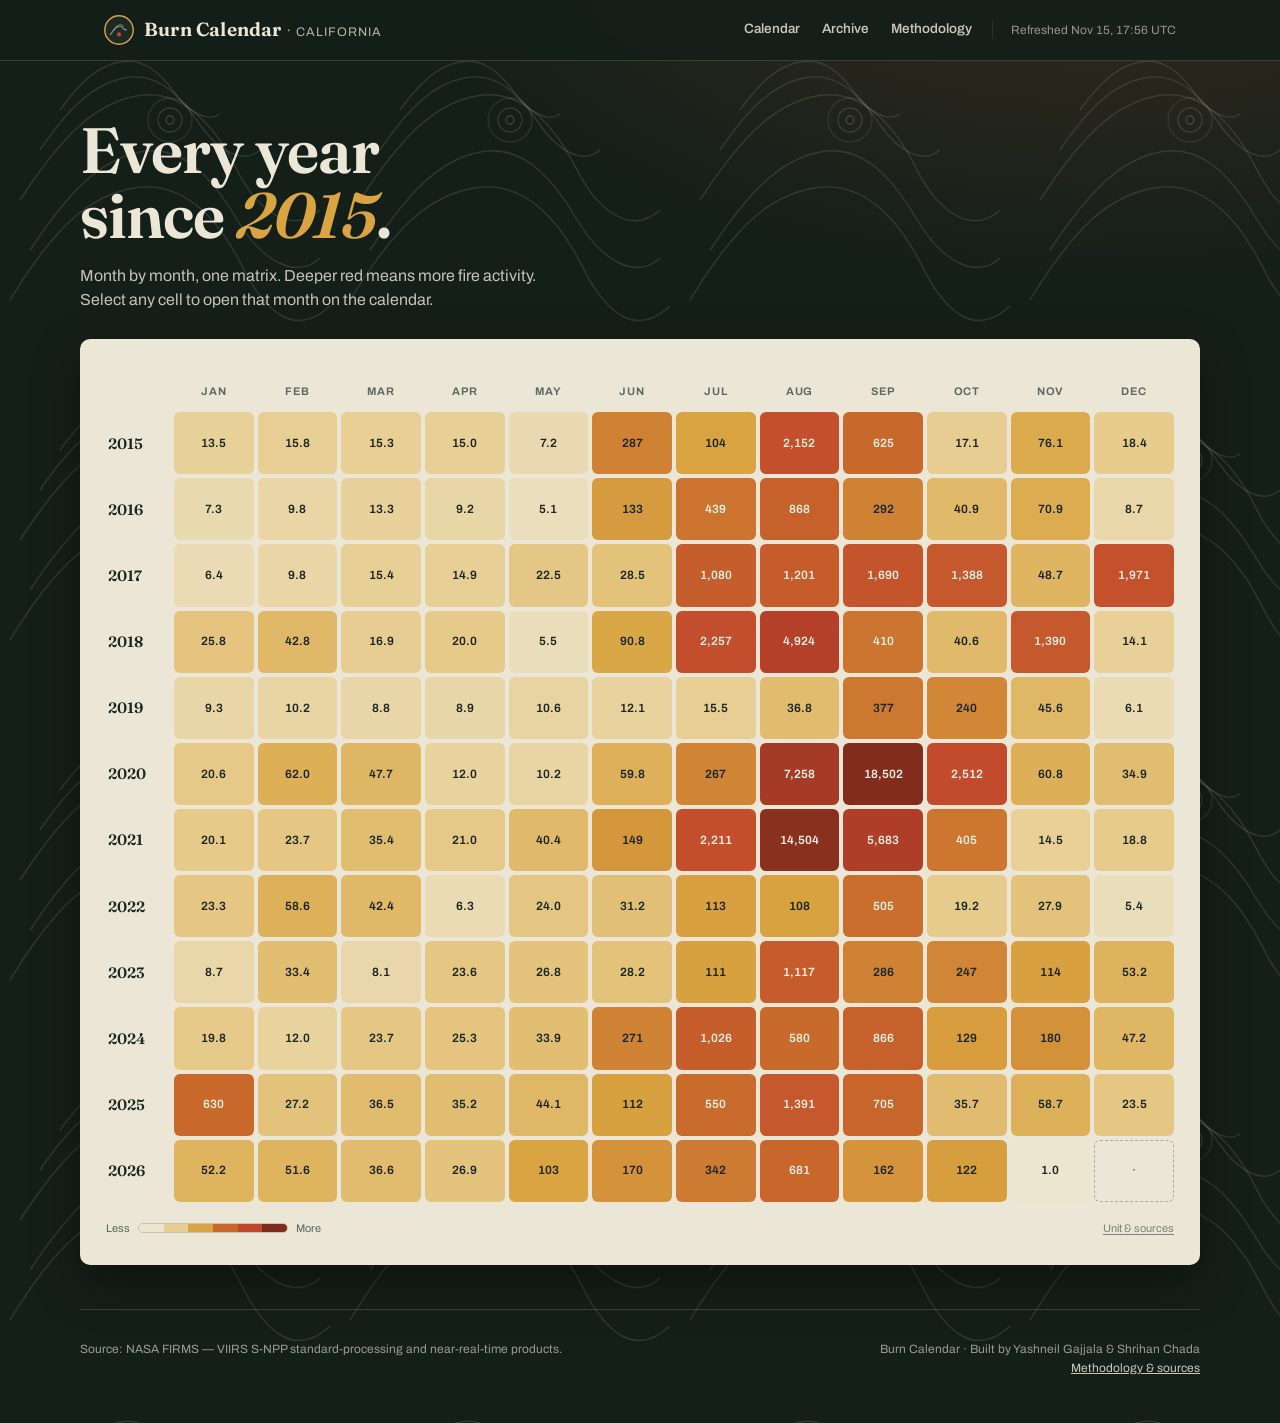
==== docs/archive.html @ fece60d8 "UI: single-line title, centered stats strip, separate archive page, methodology-first copy, date jum" ====
<!DOCTYPE html>
<html lang="en">
<head>
  <meta charset="UTF-8" />
  <meta name="viewport" content="width=device-width, initial-scale=1" />
  <title>Archive 2015–2026 — Burn Calendar · California</title>
  <meta name="description" content="Every month of California fire activity since 2015 as one color-scaled matrix. Pick any month to open it on the calendar." />
  <link rel="icon" type="image/svg+xml" href="assets/favicon.svg" />
  <link rel="preconnect" href="https://fonts.googleapis.com" />
  <link rel="preconnect" href="https://fonts.gstatic.com" crossorigin />
  <link href="https://fonts.googleapis.com/css2?family=Archivo:wght@400;500;600;700&family=Fraunces:ital,opsz,wght@0,9..144,500..700;1,9..144,500..700&display=swap" rel="stylesheet" />
  <link rel="stylesheet" href="assets/styles.css" />
</head>
<body>
  <header class="topbar">
    <div class="wrap topbar-inner">
      <a class="brand" href="index.html" aria-label="Burn Calendar — back to calendar">
        <svg width="30" height="30" viewBox="0 0 30 30" aria-hidden="true">
          <circle cx="15" cy="15" r="14.2" fill="#1d2a24" stroke="#d9a441" stroke-width="1.4"/>
          <path d="M6.5 19.5c3.4-5.6 6.6-8.4 9.4-8.4 1.5 0 2.6.8 3.6 2.6 1 .9 1.9 1.3 3 1.1" fill="none" stroke="#ece6d6" stroke-opacity="0.55" stroke-width="1.2" stroke-linecap="round"/>
          <path d="M9.5 15.2c2.6-3.9 4.9-5.9 7-5.9 1.1 0 2 .6 2.8 2" fill="none" stroke="#ece6d6" stroke-opacity="0.3" stroke-width="1.1" stroke-linecap="round"/>
          <circle cx="15" cy="19.4" r="2.1" fill="#c2452d"/>
        </svg>
        <span><span class="brand-word">Burn Calendar</span><span class="brand-sep"> · </span><span class="brand-region">California</span></span>
      </a>
      <nav class="topnav" aria-label="Sections">
        <a href="index.html#season">Calendar</a>
        <a href="archive.html" aria-current="page">Archive</a>
        <a href="methodology.html">Methodology</a>
      </nav>
      <span class="updated num" id="updatedAt">Refreshed —</span>
    </div>
  </header>

  <main class="wrap archive-hero">
    <h1 class="archive-title">Every year<br />since <em>2015</em>.</h1>
    <p class="lede">Month by month, one matrix. Deeper red means more fire activity. Select any cell to open that month on the calendar.</p>

    <div class="panel archive">
      <div class="archive-matrix" id="archiveMatrix" role="grid" aria-label="Monthly fire activity by year and month"></div>
      <div class="legend" style="margin-top: 18px;">
        <span>Less</span>
        <span class="legend-ramp" aria-hidden="true">
          <span style="background:#ece5cf"></span><span style="background:#e7cd90"></span><span style="background:#d9a441"></span><span style="background:#c8692b"></span><span style="background:#c2452d"></span><span style="background:#7e2b1c"></span>
        </span>
        <span>More</span>
        <span style="margin-left:auto"><a class="textlink" href="methodology.html">Unit &amp; sources</a></span>
      </div>
    </div>
  </main>

  <footer class="wrap footer">
    <div>Source: NASA FIRMS — VIIRS S‑NPP standard-processing and near-real-time products.</div>
    <div style="text-align:right;">Burn Calendar · Built by Yashneil Gajjala &amp; Shrihan Chada<br /><a href="methodology.html">Methodology &amp; sources</a></div>
  </footer>

  <script src="assets/app.js"></script>
</body>
</html>
---- docs/assets/styles.css ----
/* Burn Calendar — California
   Identity: wildland atlas. Contour-line topographic print, parchment panels,
   charcoal-pine chrome, fire-sequential data scale.
   Type: Fraunces (display) + Archivo (text/data), tabular numerals. */

:root {
  --shell: #151f1a;
  --shell-2: #1d2a24;
  --shell-3: #24332c;
  --paper: #ece6d6;
  --paper-2: #ddd5c3;
  --ink: #1b2620;
  --ink-2: #5b6760;
  --gold: #d9a441;
  --ember: #c2452d;
  --coal: #7e2b1c;
  --hairline: rgba(236, 230, 214, 0.16);
  --hairline-dark: rgba(27, 38, 32, 0.18);
  --focus: #d9a441;

  /* Activity ramp (paper contexts), low -> high */
  --a0: #f2ecdd;
  --a1: #e7cd90;
  --a2: #d9a441;
  --a3: #c8692b;
  --a4: #c2452d;
  --a5: #7e2b1c;

  --radius: 10px;
  --shadow: 0 18px 48px rgba(0, 0, 0, 0.38);
}

* { box-sizing: border-box; }

html { scroll-behavior: smooth; }
@media (prefers-reduced-motion: reduce) {
  html { scroll-behavior: auto; }
  *, *::before, *::after { animation-duration: 0.01ms !important; animation-iteration-count: 1 !important; transition-duration: 0.01ms !important; }
}

body {
  margin: 0;
  background: var(--shell);
  color: var(--paper);
  font-family: "Archivo", system-ui, sans-serif;
  font-size: 16px;
  line-height: 1.55;
  -webkit-font-smoothing: antialiased;
  background-image:
    radial-gradient(1200px 700px at 85% -10%, rgba(201, 98, 43, 0.22), transparent 60%),
    url("data:image/svg+xml,%3Csvg xmlns='http://www.w3.org/2000/svg' width='340' height='340' viewBox='0 0 340 340'%3E%3Cg fill='none' stroke='%23ece6d6' stroke-opacity='0.12' stroke-width='1.4'%3E%3Cpath d='M30 250c40-60 70-90 110-98s70 22 96 66 60 62 84 40'/%3E%3Cpath d='M20 200c42-64 74-96 116-104s76 24 100 72 58 66 84 42'/%3E%3Cpath d='M10 300c44-72 78-104 124-112s82 26 108 78 56 70 88 40'/%3E%3Cpath d='M40 150c30-44 54-66 84-72s52 12 74 44 46 42 62 28'/%3E%3Cpath d='M60 110c20-28 38-44 60-48s38 8 54 30 34 30 46 22'/%3E%3Ccircle cx='170' cy='120' r='4' stroke-opacity='0.18'/%3E%3Ccircle cx='170' cy='120' r='12' stroke-opacity='0.13'/%3E%3Ccircle cx='170' cy='120' r='22' stroke-opacity='0.09'/%3E%3C/g%3E%3C/svg%3E");
}

.wrap {
  max-width: 1120px;
  margin: 0 auto;
  padding: 0 24px;
}

.num { font-variant-numeric: tabular-nums lining-nums; font-feature-settings: "tnum" 1; }

/* ---------- Header ---------- */
.topbar {
  border-bottom: 1px solid var(--hairline);
  position: sticky;
  top: 0;
  z-index: 40;
  background: rgba(21, 31, 26, 0.9);
  backdrop-filter: blur(10px);
}
.topbar-inner {
  display: flex;
  align-items: center;
  gap: 20px;
  height: 60px;
}
.brand {
  display: flex;
  align-items: center;
  gap: 10px;
  text-decoration: none;
  color: var(--paper);
}
.brand-word {
  font-family: "Fraunces", serif;
  font-weight: 640;
  font-size: 19px;
  letter-spacing: 0.01em;
}
.brand-sep { color: var(--gold); margin: 0 2px; font-weight: 400; }
.brand-region {
  font-size: 12.5px;
  color: var(--paper);
  opacity: 0.75;
  letter-spacing: 0.08em;
  text-transform: uppercase;
}
.topnav {
  margin-left: auto;
  display: flex;
  align-items: center;
  gap: 22px;
}
.topnav a {
  color: var(--paper);
  text-decoration: none;
  font-size: 13.5px;
  font-weight: 550;
  opacity: 0.85;
  border-bottom: 2px solid transparent;
  padding: 4px 0;
}
.topnav a:hover { opacity: 1; border-color: var(--gold); }
.updated {
  font-size: 12px;
  color: var(--paper);
  opacity: 0.6;
  border-left: 1px solid var(--hairline);
  padding-left: 18px;
}

/* ---------- Stats strip ---------- */
.splash {
  text-align: center;
  padding: 28px 0 24px;
}
.splash-title {
  font-family: "Fraunces", serif;
  font-weight: 620;
  font-size: clamp(30px, 4.6vw, 44px);
  line-height: 1.05;
  letter-spacing: -0.015em;
  margin: 0;
  text-wrap: balance;
}
.splash-title em {
  font-style: italic;
  color: var(--gold);
}
.statline {
  border-bottom: 1px solid var(--hairline);
  padding: 6px 0 14px;
}
.statline-inner {
  display: flex;
  align-items: stretch;
  margin: 0 auto;
  justify-content: center;
}
.sl-item {
  display: flex;
  align-items: baseline;
  gap: 16px;
  padding: 2px 28px;
  border-left: 1px solid var(--hairline);
}
.sl-item:first-child { padding-left: 2px; border-left: 0; }
.sl-item:last-child { padding-right: 0; }
.sl-item dt {
  font-size: 11.5px;
  line-height: 1.35;
  color: rgba(236, 230, 214, 0.68);
}
.sl-item dd {
  margin: 0;
  font-family: "Fraunces", serif;
  font-size: 25px;
  font-weight: 600;
  letter-spacing: -0.01em;
  white-space: nowrap;
}
.sl-item dd small {
  display: block;
  font-family: "Archivo", sans-serif;
  font-size: 10px;
  font-weight: 500;
  color: rgba(236, 230, 214, 0.55);
  letter-spacing: 0.04em;
  margin-top: 1px;
}

/* ---------- Panels ---------- */
.panel {
  background: var(--paper);
  color: var(--ink);
  border-radius: var(--radius);
  box-shadow: var(--shadow);
}
.panel-head {
  display: flex;
  align-items: center;
  justify-content: space-between;
  gap: 16px;
  padding: 18px 22px 0;
}
.panel-title {
  font-family: "Fraunces", serif;
  font-size: 22px;
  font-weight: 620;
  letter-spacing: -0.01em;
  margin: 0;
}
.panel-sub {
  font-size: 12.5px;
  color: var(--ink-2);
  margin: 3px 0 0;
}

.month-nav {
  display: flex;
  align-items: center;
  gap: 8px;
}
.season-controls {
  display: flex;
  align-items: flex-end;
  gap: 16px;
  flex-wrap: wrap;
  justify-content: flex-end;
}
.date-jump {
  display: flex;
  flex-direction: column;
  gap: 4px;
}
.date-jump-label {
  font-size: 10.5px;
  font-weight: 650;
  letter-spacing: 0.08em;
  text-transform: uppercase;
  color: var(--ink-2);
}
.date-jump input {
  font: inherit;
  font-variant-numeric: tabular-nums;
  font-size: 13.5px;
  color: var(--ink);
  background: #f7f3e8;
  border: 1px solid var(--hairline-dark);
  border-radius: 8px;
  padding: 7px 10px;
}
.date-jump input:focus-visible {
  outline: 3px solid var(--focus);
  outline-offset: 1px;
}
.textlink {
  color: inherit;
  text-decoration: underline;
  text-underline-offset: 2px;
  text-decoration-thickness: 1px;
  opacity: 0.78;
}
.textlink:hover { opacity: 1; }
.month-nav button {
  width: 34px;
  height: 34px;
  border-radius: 8px;
  border: 1px solid var(--hairline-dark);
  background: transparent;
  color: var(--ink);
  cursor: pointer;
  font-size: 15px;
  line-height: 1;
}
.month-nav button:hover { background: rgba(27, 38, 32, 0.07); }
.month-nav .month-label {
  font-family: "Fraunces", serif;
  font-size: 17px;
  font-weight: 600;
  min-width: 150px;
  text-align: center;
}

/* ---------- Season section ---------- */
.season {
  display: grid;
  grid-template-columns: minmax(0, 1.6fr) minmax(220px, 1fr);
  gap: 0;
  margin: 26px 0 30px;
  overflow: hidden;
}
.season-main { padding: 18px 22px 22px; }
.season-side {
  background: #e2dbc9;
  border-left: 1px solid var(--hairline-dark);
  padding: 20px 22px;
  display: flex;
  flex-direction: column;
  gap: 14px;
}
.side-label {
  font-size: 12px;
  font-weight: 650;
  letter-spacing: 0.09em;
  text-transform: uppercase;
  color: var(--ink-2);
}
.peak-list {
  list-style: none;
  margin: 0;
  padding: 0;
  display: flex;
  flex-direction: column;
}
.peak-list li {
  display: flex;
  align-items: baseline;
  gap: 12px;
  padding: 9px 2px;
  border-bottom: 1px dashed rgba(27, 38, 32, 0.25);
  font-size: 13px;
}
.peak-list li:last-child { border-bottom: 0; }
.peak-date { min-width: 96px; font-weight: 600; }
.peak-activity { margin-left: auto; font-family: "Fraunces", serif; font-size: 17px; font-weight: 600; }
.peak-bar {
  height: 4px;
  border-radius: 2px;
  background: var(--ember);
  margin-top: 6px;
}
.epoch-note {
  font-size: 12px;
  color: var(--ink-2);
  border-top: 1px solid var(--hairline-dark);
  padding-top: 12px;
  margin-top: auto;
}

.cal-weekdays {
  display: grid;
  grid-template-columns: repeat(7, 1fr);
  gap: 6px;
  padding: 8px 0 6px;
  font-size: 11px;
  font-weight: 650;
  letter-spacing: 0.1em;
  text-transform: uppercase;
  color: var(--ink-2);
  text-align: center;
}
.cal-grid {
  display: grid;
  grid-template-columns: repeat(7, 1fr);
  gap: 6px;
}
.day-cell {
  aspect-ratio: 1 / 0.82;
  min-height: 56px;
  border: 1px solid rgba(27, 38, 32, 0.14);
  border-radius: 8px;
  background: var(--a0);
  color: var(--ink);
  cursor: pointer;
  display: flex;
  flex-direction: column;
  justify-content: space-between;
  padding: 6px 8px;
  text-align: left;
  font: inherit;
  transition: transform 120ms ease, box-shadow 120ms ease;
}
.day-cell:hover { transform: translateY(-2px); box-shadow: 0 6px 16px rgba(27, 38, 32, 0.25); }
.day-cell .dow { font-size: 11px; color: var(--ink-2); opacity: 0.85; }
.day-cell .act {
  font-family: "Fraunces", serif;
  font-size: 20px;
  font-weight: 600;
  line-height: 1;
}
.day-cell .frp { font-size: 10px; color: var(--ink-2); }
.day-cell.absent {
  background: transparent;
  border-style: dashed;
  color: var(--ink-2);
  cursor: default;
}
.day-cell.absent:hover { transform: none; box-shadow: none; }
.day-cell:disabled { cursor: default; }

.legend {
  display: flex;
  align-items: center;
  gap: 8px;
  margin-top: 14px;
  font-size: 11px;
  color: var(--ink-2);
}
.legend-ramp {
  display: flex;
  height: 10px;
  width: 150px;
  border-radius: 5px;
  overflow: hidden;
  border: 1px solid var(--hairline-dark);
}
.legend-ramp span { flex: 1; }

/* ---------- Archive ---------- */
.archive-hero {
  padding: 56px 0 44px;
}
.archive-title {
  font-family: "Fraunces", serif;
  font-weight: 620;
  font-size: clamp(40px, 5.6vw, 64px);
  line-height: 1.02;
  letter-spacing: -0.015em;
  margin: 0 0 16px;
}
.archive-title em {
  font-style: italic;
  color: var(--gold);
}
.archive-hero .lede {
  font-size: 16px;
  max-width: 52ch;
  color: rgba(236, 230, 214, 0.82);
  margin: 0 0 26px;
}
.archive {
  padding: 24px 26px 28px;
}
.archive-matrix {
  margin-top: 16px;
  display: grid;
  grid-template-columns: 64px repeat(12, 1fr);
  gap: 4px;
}
.am-header {
  font-size: 11px;
  font-weight: 650;
  letter-spacing: 0.08em;
  text-transform: uppercase;
  color: var(--ink-2);
  text-align: center;
  padding: 4px 0 8px;
}
.am-year {
  font-family: "Fraunces", serif;
  font-weight: 600;
  font-size: 15px;
  align-self: center;
  padding-left: 2px;
  color: inherit;
  text-decoration: none;
}
.am-year:hover { text-decoration: underline; text-underline-offset: 3px; }
.am-cell {
  text-decoration: none;
}
.am-cell {
  border: 0;
  border-radius: 6px;
  aspect-ratio: 1 / 0.78;
  min-height: 44px;
  cursor: pointer;
  font: inherit;
  color: var(--ink);
  display: flex;
  align-items: center;
  justify-content: center;
  font-size: 12px;
  font-weight: 600;
  transition: transform 100ms ease;
}
.am-cell:hover { transform: scale(1.06); outline: 2px solid var(--ink); }
.am-cell.empty {
  background: transparent !important;
  border: 1px dashed rgba(27, 38, 32, 0.3);
  color: var(--ink-2);
  cursor: default;
  transform: none !important;
  outline: none !important;
}

/* ---------- Drawer ---------- */
.drawer-backdrop {
  position: fixed;
  inset: 0;
  background: rgba(10, 14, 12, 0.55);
  backdrop-filter: blur(3px);
  z-index: 60;
  opacity: 0;
  pointer-events: none;
  transition: opacity 180ms ease;
}
.drawer {
  position: fixed;
  top: 0;
  right: 0;
  height: 100dvh;
  width: min(430px, 100vw);
  background: var(--paper);
  color: var(--ink);
  z-index: 70;
  transform: translateX(103%);
  transition: transform 240ms cubic-bezier(0.2, 0.9, 0.25, 1);
  box-shadow: var(--shadow);
  display: flex;
  flex-direction: column;
  outline: none;
}
.drawer.open, .drawer-backdrop.open { opacity: 1; pointer-events: auto; transform: translateX(0); }
.drawer-head {
  display: flex;
  align-items: flex-start;
  justify-content: space-between;
  padding: 22px 24px 0;
  gap: 16px;
}
.drawer-date {
  font-family: "Fraunces", serif;
  font-size: 28px;
  font-weight: 620;
  line-height: 1.1;
  margin: 0;
}
.drawer-status {
  font-size: 11px;
  font-weight: 650;
  letter-spacing: 0.08em;
  text-transform: uppercase;
  color: var(--ink-2);
  margin-top: 6px;
}
.drawer-close {
  border: 1px solid var(--hairline-dark);
  background: transparent;
  border-radius: 8px;
  width: 36px;
  height: 36px;
  font-size: 18px;
  cursor: pointer;
  color: var(--ink);
}
.drawer-body { padding: 18px 24px 28px; overflow-y: auto; }
.drawer-big {
  display: flex;
  align-items: baseline;
  gap: 10px;
  border-bottom: 1px solid var(--hairline-dark);
  padding-bottom: 14px;
  margin-bottom: 16px;
}
.drawer-big .n {
  font-family: "Fraunces", serif;
  font-size: 54px;
  font-weight: 640;
  letter-spacing: -0.02em;
}
.drawer-big .u { font-size: 12px; color: var(--ink-2); max-width: 18ch; line-height: 1.35; }
.dn-split { display: flex; flex-direction: column; gap: 10px; margin-bottom: 16px; }
.dn-row { display: grid; grid-template-columns: 46px 1fr 64px; align-items: center; gap: 10px; font-size: 13px; }
.dn-track { height: 10px; border-radius: 5px; background: var(--paper-2); overflow: hidden; }
.dn-fill { height: 100%; background: var(--ember); border-radius: 5px; }
.dn-row[data-period="N"] .dn-fill { background: var(--coal); }
.dn-val { text-align: right; font-weight: 650; }
.kv {
  display: grid;
  grid-template-columns: auto 1fr;
  gap: 6px 18px;
  font-size: 13px;
  margin-bottom: 16px;
}
.kv dt { color: var(--ink-2); }
.kv dd { margin: 0; text-align: right; font-weight: 600; }
.vs-month {
  font-size: 13px;
  background: rgba(194, 69, 45, 0.1);
  border-left: 3px solid var(--ember);
  padding: 10px 12px;
  border-radius: 6px;
}

/* ---------- Footer ---------- */
.footer {
  border-top: 1px solid var(--hairline);
  padding: 30px 0 46px;
  font-size: 12px;
  color: rgba(236, 230, 214, 0.62);
  display: flex;
  justify-content: space-between;
  gap: 24px;
  flex-wrap: wrap;
}
.footer a { color: rgba(236, 230, 214, 0.85); }

/* ---------- Focus ---------- */
:focus-visible {
  outline: 3px solid var(--focus);
  outline-offset: 2px;
  border-radius: 4px;
}

.load-error {
  padding: 40px;
  color: var(--ink-2);
  font-size: 15px;
}

/* ---------- Responsive ---------- */
@media (max-width: 900px) {
  .statline-inner { flex-direction: column; gap: 0; align-items: center; }
  .sl-item { border-left: 0; border-top: 1px dashed var(--hairline); justify-content: center; padding: 9px 2px; }
  .sl-item:first-child { padding-left: 2px; border-top: 0; }
  .splash-title { font-size: clamp(26px, 8vw, 34px); }
  .season { grid-template-columns: 1fr; }
  .season-side { border-left: 0; border-top: 1px solid var(--hairline-dark); }
  .topnav a:not(:first-child) { display: none; }
  .updated { display: none; }
  .archive-matrix { grid-template-columns: 52px repeat(12, 1fr); gap: 3px; }
  .am-cell { font-size: 10px; min-height: 36px; }
  .brand-region { display: none; }
}
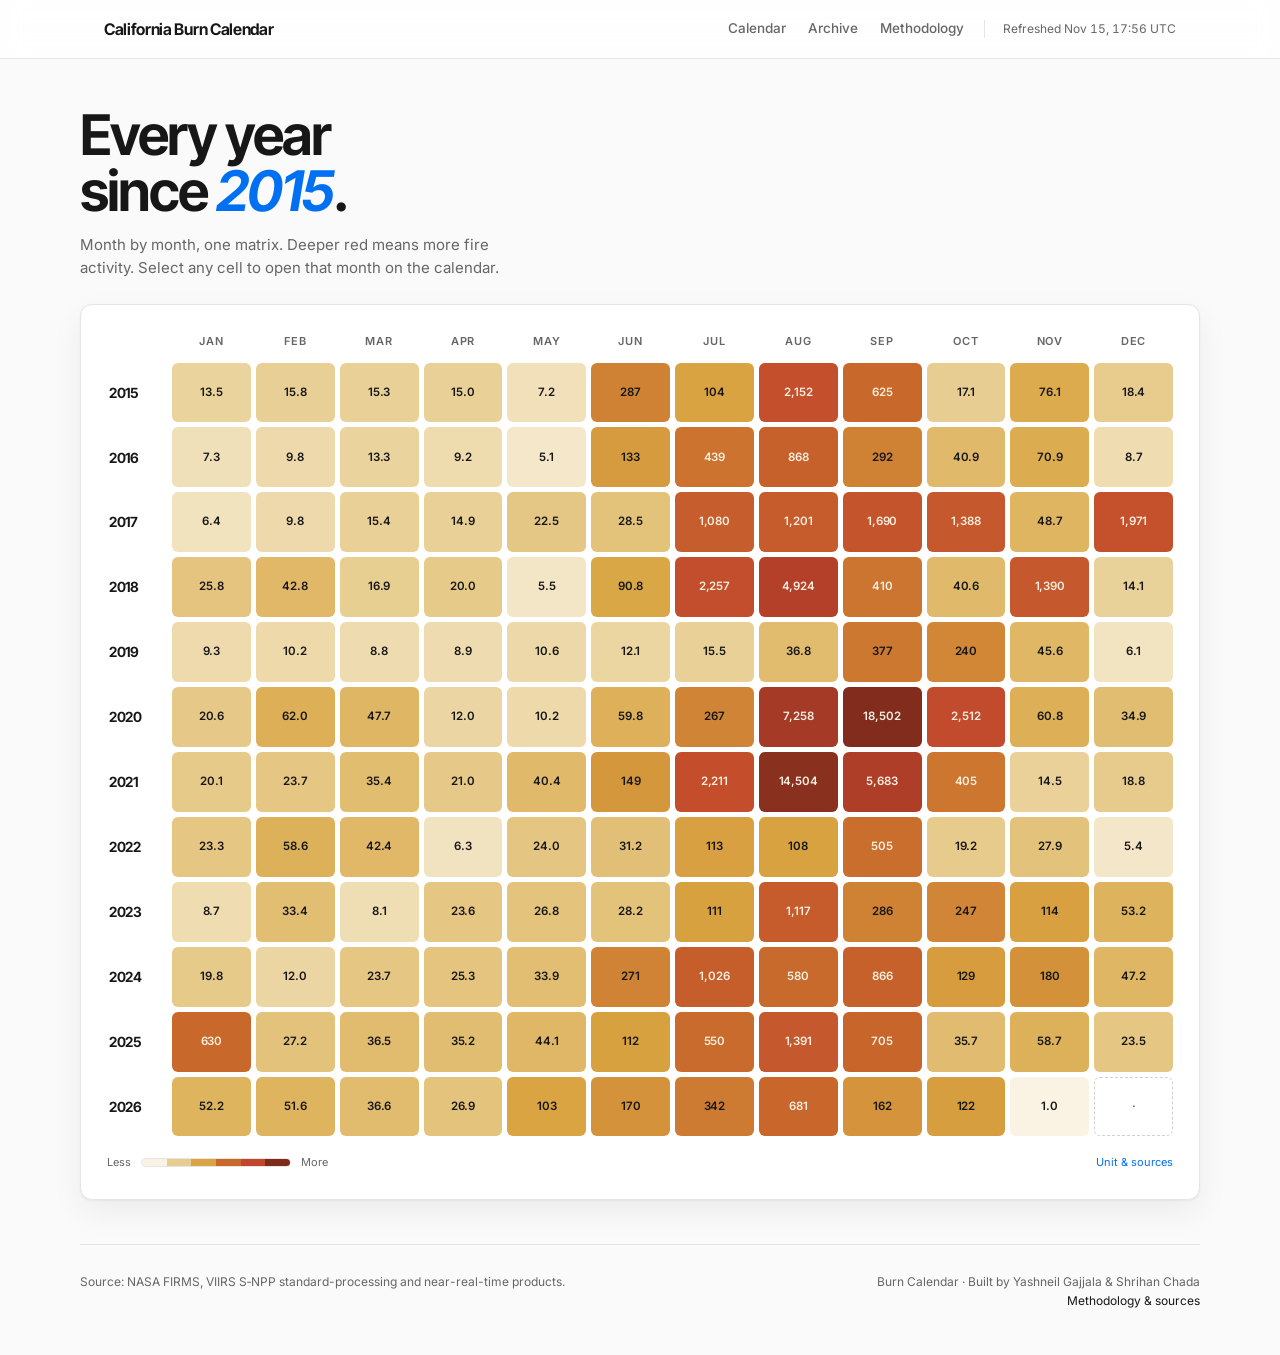
==== commit c7362563: "Light Vercel-style redesign: white shell, Inter, hairlines, blue accent; single-line calendar grid w" ====
--- a/docs/archive.html
+++ b/docs/archive.html
@@ -3,32 +3,24 @@
 <head>
   <meta charset="UTF-8" />
   <meta name="viewport" content="width=device-width, initial-scale=1" />
-  <title>Archive 2015–2026 — Burn Calendar · California</title>
+  <title>Archive 2015–2026 · California Burn Calendar</title>
   <meta name="description" content="Every month of California fire activity since 2015 as one color-scaled matrix. Pick any month to open it on the calendar." />
   <link rel="icon" type="image/svg+xml" href="assets/favicon.svg" />
   <link rel="preconnect" href="https://fonts.googleapis.com" />
   <link rel="preconnect" href="https://fonts.gstatic.com" crossorigin />
-  <link href="https://fonts.googleapis.com/css2?family=Archivo:wght@400;500;600;700&family=Fraunces:ital,opsz,wght@0,9..144,500..700;1,9..144,500..700&display=swap" rel="stylesheet" />
+  <link href="https://fonts.googleapis.com/css2?family=Inter+Tight:ital,wght@0,500;0,600;0,650;0,700;1,600&family=Inter:wght@400;500;600&display=swap" rel="stylesheet" />
   <link rel="stylesheet" href="assets/styles.css" />
 </head>
 <body>
   <header class="topbar">
     <div class="wrap topbar-inner">
-      <a class="brand" href="index.html" aria-label="Burn Calendar — back to calendar">
-        <svg width="30" height="30" viewBox="0 0 30 30" aria-hidden="true">
-          <circle cx="15" cy="15" r="14.2" fill="#1d2a24" stroke="#d9a441" stroke-width="1.4"/>
-          <path d="M6.5 19.5c3.4-5.6 6.6-8.4 9.4-8.4 1.5 0 2.6.8 3.6 2.6 1 .9 1.9 1.3 3 1.1" fill="none" stroke="#ece6d6" stroke-opacity="0.55" stroke-width="1.2" stroke-linecap="round"/>
-          <path d="M9.5 15.2c2.6-3.9 4.9-5.9 7-5.9 1.1 0 2 .6 2.8 2" fill="none" stroke="#ece6d6" stroke-opacity="0.3" stroke-width="1.1" stroke-linecap="round"/>
-          <circle cx="15" cy="19.4" r="2.1" fill="#c2452d"/>
-        </svg>
-        <span><span class="brand-word">Burn Calendar</span><span class="brand-sep"> · </span><span class="brand-region">California</span></span>
-      </a>
+      <a class="brand" href="index.html" aria-label="California Burn Calendar, back to the calendar"><span class="brand-word">California Burn Calendar</span></a>
       <nav class="topnav" aria-label="Sections">
         <a href="index.html#season">Calendar</a>
         <a href="archive.html" aria-current="page">Archive</a>
         <a href="methodology.html">Methodology</a>
       </nav>
-      <span class="updated num" id="updatedAt">Refreshed —</span>
+      <span class="updated num" id="updatedAt">Refreshed …</span>
     </div>
   </header>
 
@@ -41,7 +33,7 @@
       <div class="legend" style="margin-top: 18px;">
         <span>Less</span>
         <span class="legend-ramp" aria-hidden="true">
-          <span style="background:#ece5cf"></span><span style="background:#e7cd90"></span><span style="background:#d9a441"></span><span style="background:#c8692b"></span><span style="background:#c2452d"></span><span style="background:#7e2b1c"></span>
+          <span style="background:#faf3e3"></span><span style="background:#e7cd90"></span><span style="background:#d9a441"></span><span style="background:#c8692b"></span><span style="background:#c2452d"></span><span style="background:#7e2b1c"></span>
         </span>
         <span>More</span>
         <span style="margin-left:auto"><a class="textlink" href="methodology.html">Unit &amp; sources</a></span>
@@ -50,7 +42,7 @@
   </main>
 
   <footer class="wrap footer">
-    <div>Source: NASA FIRMS — VIIRS S‑NPP standard-processing and near-real-time products.</div>
+    <div>Source: NASA FIRMS, VIIRS S‑NPP standard-processing and near-real-time products.</div>
     <div style="text-align:right;">Burn Calendar · Built by Yashneil Gajjala &amp; Shrihan Chada<br /><a href="methodology.html">Methodology &amp; sources</a></div>
   </footer>
 
--- a/docs/assets/styles.css
+++ b/docs/assets/styles.css
@@ -1,33 +1,32 @@
-/* Burn Calendar — California
-   Identity: wildland atlas. Contour-line topographic print, parchment panels,
-   charcoal-pine chrome, fire-sequential data scale.
-   Type: Fraunces (display) + Archivo (text/data), tabular numerals. */
+/* California Burn Calendar
+   Light, clean, Vercel-style: white shell, near-black ink, hairline borders,
+   blue accent, Inter type. Color is reserved for the fire-activity data ramp. */
 
 :root {
-  --shell: #151f1a;
-  --shell-2: #1d2a24;
-  --shell-3: #24332c;
-  --paper: #ece6d6;
-  --paper-2: #ddd5c3;
-  --ink: #1b2620;
-  --ink-2: #5b6760;
-  --gold: #d9a441;
+  --shell: #fafafa;
+  --shell-2: #ffffff;
+  --shell-3: #f2f2f2;
+  --paper: #ffffff;
+  --paper-2: #f3f3f1;
+  --ink: #171717;
+  --ink-2: #666666;
+  --gold: #0070f3;
   --ember: #c2452d;
   --coal: #7e2b1c;
-  --hairline: rgba(236, 230, 214, 0.16);
-  --hairline-dark: rgba(27, 38, 32, 0.18);
-  --focus: #d9a441;
-
-  /* Activity ramp (paper contexts), low -> high */
-  --a0: #f2ecdd;
+  --hairline: #e5e5e5;
+  --hairline-dark: #e2ded6;
+  --focus: #0070f3;
+
+  /* Activity ramp (light), low -> high */
+  --a0: #faf3e3;
   --a1: #e7cd90;
   --a2: #d9a441;
   --a3: #c8692b;
   --a4: #c2452d;
   --a5: #7e2b1c;
 
-  --radius: 10px;
-  --shadow: 0 18px 48px rgba(0, 0, 0, 0.38);
+  --radius: 12px;
+  --shadow: 0 1px 2px rgba(0, 0, 0, 0.05), 0 12px 32px rgba(0, 0, 0, 0.06);
 }
 
 * { box-sizing: border-box; }
@@ -41,14 +40,11 @@
 body {
   margin: 0;
   background: var(--shell);
-  color: var(--paper);
-  font-family: "Archivo", system-ui, sans-serif;
+  color: var(--ink);
+  font-family: "Inter", system-ui, -apple-system, sans-serif;
   font-size: 16px;
   line-height: 1.55;
   -webkit-font-smoothing: antialiased;
-  background-image:
-    radial-gradient(1200px 700px at 85% -10%, rgba(201, 98, 43, 0.22), transparent 60%),
-    url("data:image/svg+xml,%3Csvg xmlns='http://www.w3.org/2000/svg' width='340' height='340' viewBox='0 0 340 340'%3E%3Cg fill='none' stroke='%23ece6d6' stroke-opacity='0.12' stroke-width='1.4'%3E%3Cpath d='M30 250c40-60 70-90 110-98s70 22 96 66 60 62 84 40'/%3E%3Cpath d='M20 200c42-64 74-96 116-104s76 24 100 72 58 66 84 42'/%3E%3Cpath d='M10 300c44-72 78-104 124-112s82 26 108 78 56 70 88 40'/%3E%3Cpath d='M40 150c30-44 54-66 84-72s52 12 74 44 46 42 62 28'/%3E%3Cpath d='M60 110c20-28 38-44 60-48s38 8 54 30 34 30 46 22'/%3E%3Ccircle cx='170' cy='120' r='4' stroke-opacity='0.18'/%3E%3Ccircle cx='170' cy='120' r='12' stroke-opacity='0.13'/%3E%3Ccircle cx='170' cy='120' r='22' stroke-opacity='0.09'/%3E%3C/g%3E%3C/svg%3E");
 }
 
 .wrap {
@@ -58,6 +54,18 @@
 }
 
 .num { font-variant-numeric: tabular-nums lining-nums; font-feature-settings: "tnum" 1; }
+
+.textlink {
+  color: var(--gold);
+  text-decoration: none;
+}
+.textlink:hover { text-decoration: underline; text-underline-offset: 2px; }
+
+.load-error {
+  padding: 40px;
+  color: var(--ink-2);
+  font-size: 15px;
+}
 
 /* ---------- Header ---------- */
 .topbar {
@@ -65,35 +73,28 @@
   position: sticky;
   top: 0;
   z-index: 40;
-  background: rgba(21, 31, 26, 0.9);
-  backdrop-filter: blur(10px);
+  background: rgba(255, 255, 255, 0.82);
+  backdrop-filter: blur(12px);
+  -webkit-backdrop-filter: blur(12px);
 }
 .topbar-inner {
   display: flex;
   align-items: center;
   gap: 20px;
-  height: 60px;
+  height: 58px;
 }
 .brand {
   display: flex;
   align-items: center;
-  gap: 10px;
   text-decoration: none;
-  color: var(--paper);
+  color: var(--ink);
 }
 .brand-word {
-  font-family: "Fraunces", serif;
-  font-weight: 640;
-  font-size: 19px;
-  letter-spacing: 0.01em;
-}
-.brand-sep { color: var(--gold); margin: 0 2px; font-weight: 400; }
-.brand-region {
-  font-size: 12.5px;
-  color: var(--paper);
-  opacity: 0.75;
-  letter-spacing: 0.08em;
-  text-transform: uppercase;
+  font-family: "Inter Tight", "Inter", sans-serif;
+  font-weight: 650;
+  font-size: 16px;
+  letter-spacing: -0.02em;
+  color: var(--ink);
 }
 .topnav {
   margin-left: auto;
@@ -102,36 +103,34 @@
   gap: 22px;
 }
 .topnav a {
-  color: var(--paper);
+  color: var(--ink-2);
   text-decoration: none;
   font-size: 13.5px;
-  font-weight: 550;
-  opacity: 0.85;
+  font-weight: 500;
+  padding: 4px 0;
   border-bottom: 2px solid transparent;
-  padding: 4px 0;
-}
-.topnav a:hover { opacity: 1; border-color: var(--gold); }
+}
+.topnav a:hover { color: var(--ink); border-color: var(--ink); }
 .updated {
   font-size: 12px;
-  color: var(--paper);
-  opacity: 0.6;
+  color: var(--ink-2);
   border-left: 1px solid var(--hairline);
   padding-left: 18px;
 }
 
-/* ---------- Stats strip ---------- */
+/* ---------- Splash + stats strip ---------- */
 .splash {
   text-align: center;
-  padding: 28px 0 24px;
+  padding: 44px 0 12px;
 }
 .splash-title {
-  font-family: "Fraunces", serif;
-  font-weight: 620;
-  font-size: clamp(30px, 4.6vw, 44px);
-  line-height: 1.05;
-  letter-spacing: -0.015em;
+  font-family: "Inter Tight", "Inter", sans-serif;
+  font-weight: 680;
+  font-size: clamp(52px, 8.4vw, 92px);
+  line-height: 0.98;
+  letter-spacing: -0.045em;
   margin: 0;
-  text-wrap: balance;
+  white-space: nowrap;
 }
 .splash-title em {
   font-style: italic;
@@ -139,7 +138,7 @@
 }
 .statline {
   border-bottom: 1px solid var(--hairline);
-  padding: 6px 0 14px;
+  padding: 14px 0 12px;
 }
 .statline-inner {
   display: flex;
@@ -151,7 +150,7 @@
   display: flex;
   align-items: baseline;
   gap: 16px;
-  padding: 2px 28px;
+  padding: 2px 30px;
   border-left: 1px solid var(--hairline);
 }
 .sl-item:first-child { padding-left: 2px; border-left: 0; }
@@ -159,30 +158,31 @@
 .sl-item dt {
   font-size: 11.5px;
   line-height: 1.35;
-  color: rgba(236, 230, 214, 0.68);
+  color: var(--ink-2);
 }
 .sl-item dd {
   margin: 0;
-  font-family: "Fraunces", serif;
+  font-family: "Inter Tight", "Inter", sans-serif;
   font-size: 25px;
-  font-weight: 600;
-  letter-spacing: -0.01em;
+  font-weight: 650;
+  letter-spacing: -0.02em;
   white-space: nowrap;
+  color: var(--ink);
 }
 .sl-item dd small {
   display: block;
-  font-family: "Archivo", sans-serif;
+  font-family: "Inter", sans-serif;
   font-size: 10px;
   font-weight: 500;
-  color: rgba(236, 230, 214, 0.55);
-  letter-spacing: 0.04em;
+  color: var(--ink-2);
+  letter-spacing: 0.03em;
   margin-top: 1px;
 }
 
 /* ---------- Panels ---------- */
 .panel {
   background: var(--paper);
-  color: var(--ink);
+  border: 1px solid var(--hairline);
   border-radius: var(--radius);
   box-shadow: var(--shadow);
 }
@@ -191,13 +191,13 @@
   align-items: center;
   justify-content: space-between;
   gap: 16px;
-  padding: 18px 22px 0;
+  padding: 20px 22px 0;
 }
 .panel-title {
-  font-family: "Fraunces", serif;
-  font-size: 22px;
-  font-weight: 620;
-  letter-spacing: -0.01em;
+  font-family: "Inter Tight", "Inter", sans-serif;
+  font-size: 20px;
+  font-weight: 650;
+  letter-spacing: -0.025em;
   margin: 0;
 }
 .panel-sub {
@@ -210,6 +210,26 @@
   display: flex;
   align-items: center;
   gap: 8px;
+}
+.month-nav button {
+  width: 32px;
+  height: 32px;
+  border-radius: 7px;
+  border: 1px solid var(--hairline);
+  background: var(--paper);
+  color: var(--ink);
+  cursor: pointer;
+  font-size: 15px;
+  line-height: 1;
+}
+.month-nav button:hover { background: var(--shell-3); }
+.month-nav .month-label {
+  font-family: "Inter Tight", "Inter", sans-serif;
+  font-size: 16px;
+  font-weight: 600;
+  letter-spacing: -0.02em;
+  min-width: 150px;
+  text-align: center;
 }
 .season-controls {
   display: flex;
@@ -225,54 +245,27 @@
 }
 .date-jump-label {
   font-size: 10.5px;
-  font-weight: 650;
-  letter-spacing: 0.08em;
+  font-weight: 600;
+  letter-spacing: 0.06em;
   text-transform: uppercase;
   color: var(--ink-2);
 }
 .date-jump input {
   font: inherit;
   font-variant-numeric: tabular-nums;
-  font-size: 13.5px;
-  color: var(--ink);
-  background: #f7f3e8;
-  border: 1px solid var(--hairline-dark);
-  border-radius: 8px;
+  font-size: 13px;
+  color: var(--ink);
+  background: var(--paper);
+  border: 1px solid var(--hairline);
+  border-radius: 7px;
   padding: 7px 10px;
 }
 .date-jump input:focus-visible {
-  outline: 3px solid var(--focus);
+  outline: 2px solid var(--focus);
   outline-offset: 1px;
 }
-.textlink {
-  color: inherit;
-  text-decoration: underline;
-  text-underline-offset: 2px;
-  text-decoration-thickness: 1px;
-  opacity: 0.78;
-}
-.textlink:hover { opacity: 1; }
-.month-nav button {
-  width: 34px;
-  height: 34px;
-  border-radius: 8px;
-  border: 1px solid var(--hairline-dark);
-  background: transparent;
-  color: var(--ink);
-  cursor: pointer;
-  font-size: 15px;
-  line-height: 1;
-}
-.month-nav button:hover { background: rgba(27, 38, 32, 0.07); }
-.month-nav .month-label {
-  font-family: "Fraunces", serif;
-  font-size: 17px;
-  font-weight: 600;
-  min-width: 150px;
-  text-align: center;
-}
-
-/* ---------- Season section ---------- */
+
+/* ---------- Season panel ---------- */
 .season {
   display: grid;
   grid-template-columns: minmax(0, 1.6fr) minmax(220px, 1fr);
@@ -280,19 +273,19 @@
   margin: 26px 0 30px;
   overflow: hidden;
 }
-.season-main { padding: 18px 22px 22px; }
+.season-main { padding: 20px 22px 22px; }
 .season-side {
-  background: #e2dbc9;
-  border-left: 1px solid var(--hairline-dark);
+  background: var(--shell);
+  border-left: 1px solid var(--hairline);
   padding: 20px 22px;
   display: flex;
   flex-direction: column;
-  gap: 14px;
+  gap: 16px;
 }
 .side-label {
-  font-size: 12px;
-  font-weight: 650;
-  letter-spacing: 0.09em;
+  font-size: 11px;
+  font-weight: 600;
+  letter-spacing: 0.07em;
   text-transform: uppercase;
   color: var(--ink-2);
 }
@@ -308,12 +301,12 @@
   align-items: baseline;
   gap: 12px;
   padding: 9px 2px;
-  border-bottom: 1px dashed rgba(27, 38, 32, 0.25);
+  border-bottom: 1px dashed var(--hairline);
   font-size: 13px;
 }
 .peak-list li:last-child { border-bottom: 0; }
 .peak-date { min-width: 96px; font-weight: 600; }
-.peak-activity { margin-left: auto; font-family: "Fraunces", serif; font-size: 17px; font-weight: 600; }
+.peak-activity { margin-left: auto; font-family: "Inter Tight", "Inter", sans-serif; font-size: 17px; font-weight: 650; letter-spacing: -0.02em; }
 .peak-bar {
   height: 4px;
   border-radius: 2px;
@@ -323,19 +316,19 @@
 .epoch-note {
   font-size: 12px;
   color: var(--ink-2);
-  border-top: 1px solid var(--hairline-dark);
-  padding-top: 12px;
+  border-top: 1px solid var(--hairline);
+  padding-top: 14px;
   margin-top: auto;
+  line-height: 1.5;
 }
 
 .cal-weekdays {
   display: grid;
   grid-template-columns: repeat(7, 1fr);
-  gap: 6px;
-  padding: 8px 0 6px;
-  font-size: 11px;
-  font-weight: 650;
-  letter-spacing: 0.1em;
+  padding: 10px 0 6px;
+  font-size: 10.5px;
+  font-weight: 600;
+  letter-spacing: 0.08em;
   text-transform: uppercase;
   color: var(--ink-2);
   text-align: center;
@@ -343,104 +336,117 @@
 .cal-grid {
   display: grid;
   grid-template-columns: repeat(7, 1fr);
-  gap: 6px;
+  border-top: 1px dashed var(--hairline-dark);
+  border-left: 1px dashed var(--hairline-dark);
 }
 .day-cell {
-  aspect-ratio: 1 / 0.82;
-  min-height: 56px;
-  border: 1px solid rgba(27, 38, 32, 0.14);
-  border-radius: 8px;
+  aspect-ratio: auto;
+  min-height: 78px;
+  border: 0;
+  border-right: 1px dashed var(--hairline-dark);
+  border-bottom: 1px dashed var(--hairline-dark);
+  border-radius: 0;
   background: var(--a0);
   color: var(--ink);
   cursor: pointer;
-  display: flex;
-  flex-direction: column;
-  justify-content: space-between;
-  padding: 6px 8px;
+  display: grid;
+  grid-template-rows: auto 1fr auto;
+  align-content: stretch;
+  justify-items: start;
+  padding: 8px 10px;
   text-align: left;
   font: inherit;
-  transition: transform 120ms ease, box-shadow 120ms ease;
-}
-.day-cell:hover { transform: translateY(-2px); box-shadow: 0 6px 16px rgba(27, 38, 32, 0.25); }
-.day-cell .dow { font-size: 11px; color: var(--ink-2); opacity: 0.85; }
+  transition: background 120ms ease, box-shadow 120ms ease;
+}
+.day-cell:hover { background: #f3ead9; box-shadow: inset 0 0 0 1.5px var(--ink); }
+.day-cell .dow { font-size: 10.5px; color: inherit; opacity: 0.62; justify-self: start; }
 .day-cell .act {
-  font-family: "Fraunces", serif;
-  font-size: 20px;
-  font-weight: 600;
+  font-family: "Inter Tight", "Inter", sans-serif;
+  font-size: 21px;
+  font-weight: 650;
+  letter-spacing: -0.02em;
   line-height: 1;
-}
-.day-cell .frp { font-size: 10px; color: var(--ink-2); }
+  align-self: end;
+  white-space: nowrap;
+}
+.day-cell .frp {
+  font-size: 9px;
+  color: inherit;
+  opacity: 0.6;
+  align-self: start;
+  margin-top: 3px;
+  white-space: nowrap;
+}
 .day-cell.absent {
   background: transparent;
-  border-style: dashed;
   color: var(--ink-2);
   cursor: default;
 }
-.day-cell.absent:hover { transform: none; box-shadow: none; }
+.day-cell.absent:hover { background: transparent; box-shadow: inset 0 0 0 1.5px rgba(23, 23, 23, 0.18); }
 .day-cell:disabled { cursor: default; }
 
 .legend {
   display: flex;
   align-items: center;
-  gap: 8px;
+  gap: 10px;
   margin-top: 14px;
   font-size: 11px;
   color: var(--ink-2);
 }
 .legend-ramp {
   display: flex;
-  height: 10px;
+  height: 9px;
   width: 150px;
   border-radius: 5px;
   overflow: hidden;
-  border: 1px solid var(--hairline-dark);
+  border: 1px solid var(--hairline);
 }
 .legend-ramp span { flex: 1; }
 
 /* ---------- Archive ---------- */
 .archive-hero {
-  padding: 56px 0 44px;
+  padding: 48px 0 44px;
 }
 .archive-title {
-  font-family: "Fraunces", serif;
-  font-weight: 620;
-  font-size: clamp(40px, 5.6vw, 64px);
-  line-height: 1.02;
-  letter-spacing: -0.015em;
-  margin: 0 0 16px;
+  font-family: "Inter Tight", "Inter", sans-serif;
+  font-weight: 650;
+  font-size: clamp(36px, 5.4vw, 56px);
+  line-height: 1.0;
+  letter-spacing: -0.035em;
+  margin: 0 0 14px;
 }
 .archive-title em {
   font-style: italic;
   color: var(--gold);
 }
 .archive-hero .lede {
-  font-size: 16px;
-  max-width: 52ch;
-  color: rgba(236, 230, 214, 0.82);
-  margin: 0 0 26px;
+  font-size: 15px;
+  max-width: 50ch;
+  color: var(--ink-2);
+  margin: 0 0 24px;
 }
 .archive {
   padding: 24px 26px 28px;
 }
 .archive-matrix {
-  margin-top: 16px;
   display: grid;
-  grid-template-columns: 64px repeat(12, 1fr);
-  gap: 4px;
+  grid-template-columns: 60px repeat(12, 1fr);
+  gap: 5px;
 }
 .am-header {
   font-size: 11px;
-  font-weight: 650;
-  letter-spacing: 0.08em;
+  font-weight: 600;
+  letter-spacing: 0.07em;
   text-transform: uppercase;
   color: var(--ink-2);
   text-align: center;
   padding: 4px 0 8px;
 }
 .am-year {
-  font-family: "Fraunces", serif;
-  font-weight: 600;
-  font-size: 15px;
+  font-family: "Inter Tight", "Inter", sans-serif;
+  font-weight: 650;
+  font-size: 14px;
+  letter-spacing: -0.02em;
   align-self: center;
   padding-left: 2px;
   color: inherit;
@@ -449,60 +455,63 @@
 .am-year:hover { text-decoration: underline; text-underline-offset: 3px; }
 .am-cell {
   text-decoration: none;
-}
-.am-cell {
   border: 0;
   border-radius: 6px;
-  aspect-ratio: 1 / 0.78;
-  min-height: 44px;
+  aspect-ratio: 1 / 0.76;
+  min-height: 42px;
   cursor: pointer;
   font: inherit;
   color: var(--ink);
   display: flex;
   align-items: center;
   justify-content: center;
-  font-size: 12px;
+  font-size: 11.5px;
   font-weight: 600;
-  transition: transform 100ms ease;
-}
-.am-cell:hover { transform: scale(1.06); outline: 2px solid var(--ink); }
+  letter-spacing: -0.01em;
+  transition: transform 100ms ease, box-shadow 100ms ease;
+}
+.am-cell:hover { transform: scale(1.05); box-shadow: 0 0 0 2px var(--ink); }
 .am-cell.empty {
-  background: transparent !important;
-  border: 1px dashed rgba(27, 38, 32, 0.3);
+  background: transparent;
+  border: 1px dashed rgba(23, 23, 23, 0.2);
   color: var(--ink-2);
   cursor: default;
-  transform: none !important;
-  outline: none !important;
+  transform: none;
+  box-shadow: none;
 }
 
 /* ---------- Drawer ---------- */
 .drawer-backdrop {
   position: fixed;
   inset: 0;
-  background: rgba(10, 14, 12, 0.55);
-  backdrop-filter: blur(3px);
+  background: rgba(23, 23, 23, 0.4);
   z-index: 60;
   opacity: 0;
   pointer-events: none;
   transition: opacity 180ms ease;
 }
+.drawer-backdrop.open { opacity: 1; pointer-events: auto; }
 .drawer {
   position: fixed;
-  top: 0;
-  right: 0;
-  height: 100dvh;
-  width: min(430px, 100vw);
+  top: 50%;
+  left: 50%;
+  width: min(460px, 92vw);
+  max-height: 88dvh;
   background: var(--paper);
-  color: var(--ink);
   z-index: 70;
-  transform: translateX(103%);
-  transition: transform 240ms cubic-bezier(0.2, 0.9, 0.25, 1);
-  box-shadow: var(--shadow);
+  transform: translate(-50%, -47%) scale(0.98);
+  opacity: 0;
+  pointer-events: none;
+  transition: opacity 180ms ease, transform 200ms cubic-bezier(0.2, 0.9, 0.25, 1);
+  border: 1px solid var(--hairline);
+  border-radius: 14px;
+  box-shadow: 0 24px 64px rgba(0, 0, 0, 0.28);
   display: flex;
   flex-direction: column;
   outline: none;
-}
-.drawer.open, .drawer-backdrop.open { opacity: 1; pointer-events: auto; transform: translateX(0); }
+  overflow: hidden;
+}
+.drawer.open { transform: translate(-50%, -50%) scale(1); opacity: 1; pointer-events: auto; }
 .drawer-head {
   display: flex;
   align-items: flex-start;
@@ -511,52 +520,54 @@
   gap: 16px;
 }
 .drawer-date {
-  font-family: "Fraunces", serif;
-  font-size: 28px;
-  font-weight: 620;
-  line-height: 1.1;
+  font-family: "Inter Tight", "Inter", sans-serif;
+  font-size: 24px;
+  font-weight: 650;
+  letter-spacing: -0.03em;
+  line-height: 1.15;
   margin: 0;
 }
 .drawer-status {
   font-size: 11px;
-  font-weight: 650;
-  letter-spacing: 0.08em;
+  font-weight: 600;
+  letter-spacing: 0.06em;
   text-transform: uppercase;
   color: var(--ink-2);
   margin-top: 6px;
 }
 .drawer-close {
-  border: 1px solid var(--hairline-dark);
-  background: transparent;
-  border-radius: 8px;
-  width: 36px;
-  height: 36px;
+  border: 1px solid var(--hairline);
+  background: var(--paper);
+  border-radius: 7px;
+  width: 34px;
+  height: 34px;
   font-size: 18px;
   cursor: pointer;
   color: var(--ink);
 }
+.drawer-close:hover { background: var(--shell-3); }
 .drawer-body { padding: 18px 24px 28px; overflow-y: auto; }
 .drawer-big {
   display: flex;
   align-items: baseline;
-  gap: 10px;
-  border-bottom: 1px solid var(--hairline-dark);
+  gap: 12px;
+  border-bottom: 1px solid var(--hairline);
   padding-bottom: 14px;
   margin-bottom: 16px;
 }
 .drawer-big .n {
-  font-family: "Fraunces", serif;
-  font-size: 54px;
-  font-weight: 640;
-  letter-spacing: -0.02em;
-}
-.drawer-big .u { font-size: 12px; color: var(--ink-2); max-width: 18ch; line-height: 1.35; }
+  font-family: "Inter Tight", "Inter", sans-serif;
+  font-size: 50px;
+  font-weight: 700;
+  letter-spacing: -0.03em;
+}
+.drawer-big .u { font-size: 12px; color: var(--ink-2); max-width: 20ch; line-height: 1.4; }
 .dn-split { display: flex; flex-direction: column; gap: 10px; margin-bottom: 16px; }
 .dn-row { display: grid; grid-template-columns: 46px 1fr 64px; align-items: center; gap: 10px; font-size: 13px; }
-.dn-track { height: 10px; border-radius: 5px; background: var(--paper-2); overflow: hidden; }
+.dn-track { height: 9px; border-radius: 5px; background: var(--shell-3); overflow: hidden; }
 .dn-fill { height: 100%; background: var(--ember); border-radius: 5px; }
 .dn-row[data-period="N"] .dn-fill { background: var(--coal); }
-.dn-val { text-align: right; font-weight: 650; }
+.dn-val { text-align: right; font-weight: 600; }
 .kv {
   display: grid;
   grid-template-columns: auto 1fr;
@@ -568,49 +579,49 @@
 .kv dd { margin: 0; text-align: right; font-weight: 600; }
 .vs-month {
   font-size: 13px;
-  background: rgba(194, 69, 45, 0.1);
-  border-left: 3px solid var(--ember);
+  background: #f0f7ff;
+  border-left: 3px solid var(--gold);
   padding: 10px 12px;
   border-radius: 6px;
+  color: #12324f;
 }
 
 /* ---------- Footer ---------- */
 .footer {
   border-top: 1px solid var(--hairline);
-  padding: 30px 0 46px;
+  padding: 28px 0 44px;
   font-size: 12px;
-  color: rgba(236, 230, 214, 0.62);
+  color: var(--ink-2);
   display: flex;
   justify-content: space-between;
   gap: 24px;
   flex-wrap: wrap;
 }
-.footer a { color: rgba(236, 230, 214, 0.85); }
+.footer a { color: var(--ink); text-decoration: none; }
+.footer a:hover { color: var(--gold); }
 
 /* ---------- Focus ---------- */
 :focus-visible {
-  outline: 3px solid var(--focus);
+  outline: 2px solid var(--focus);
   outline-offset: 2px;
   border-radius: 4px;
 }
 
-.load-error {
-  padding: 40px;
-  color: var(--ink-2);
-  font-size: 15px;
-}
-
 /* ---------- Responsive ---------- */
 @media (max-width: 900px) {
+  .season { grid-template-columns: 1fr; }
+  .season-side { border-left: 0; border-top: 1px solid var(--hairline); }
+  .topnav a:not(:first-child) { display: none; }
+  .updated { display: none; }
+  .archive-matrix { grid-template-columns: 52px repeat(12, 1fr); gap: 3px; }
+  .am-cell { font-size: 9.5px; min-height: 34px; }
+  .brand-region { display: none; }
   .statline-inner { flex-direction: column; gap: 0; align-items: center; }
   .sl-item { border-left: 0; border-top: 1px dashed var(--hairline); justify-content: center; padding: 9px 2px; }
   .sl-item:first-child { padding-left: 2px; border-top: 0; }
-  .splash-title { font-size: clamp(26px, 8vw, 34px); }
-  .season { grid-template-columns: 1fr; }
-  .season-side { border-left: 0; border-top: 1px solid var(--hairline-dark); }
-  .topnav a:not(:first-child) { display: none; }
-  .updated { display: none; }
-  .archive-matrix { grid-template-columns: 52px repeat(12, 1fr); gap: 3px; }
-  .am-cell { font-size: 10px; min-height: 36px; }
-  .brand-region { display: none; }
-}
+  .splash-title { font-size: clamp(34px, 9.2vw, 50px); white-space: nowrap; }
+  .day-cell { min-height: 48px; padding: 5px 7px 6px; }
+  .day-cell .act { font-size: 15px; }
+  .day-cell .frp { font-size: 7px; }
+  .day-cell .dow { font-size: 9px; }
+}
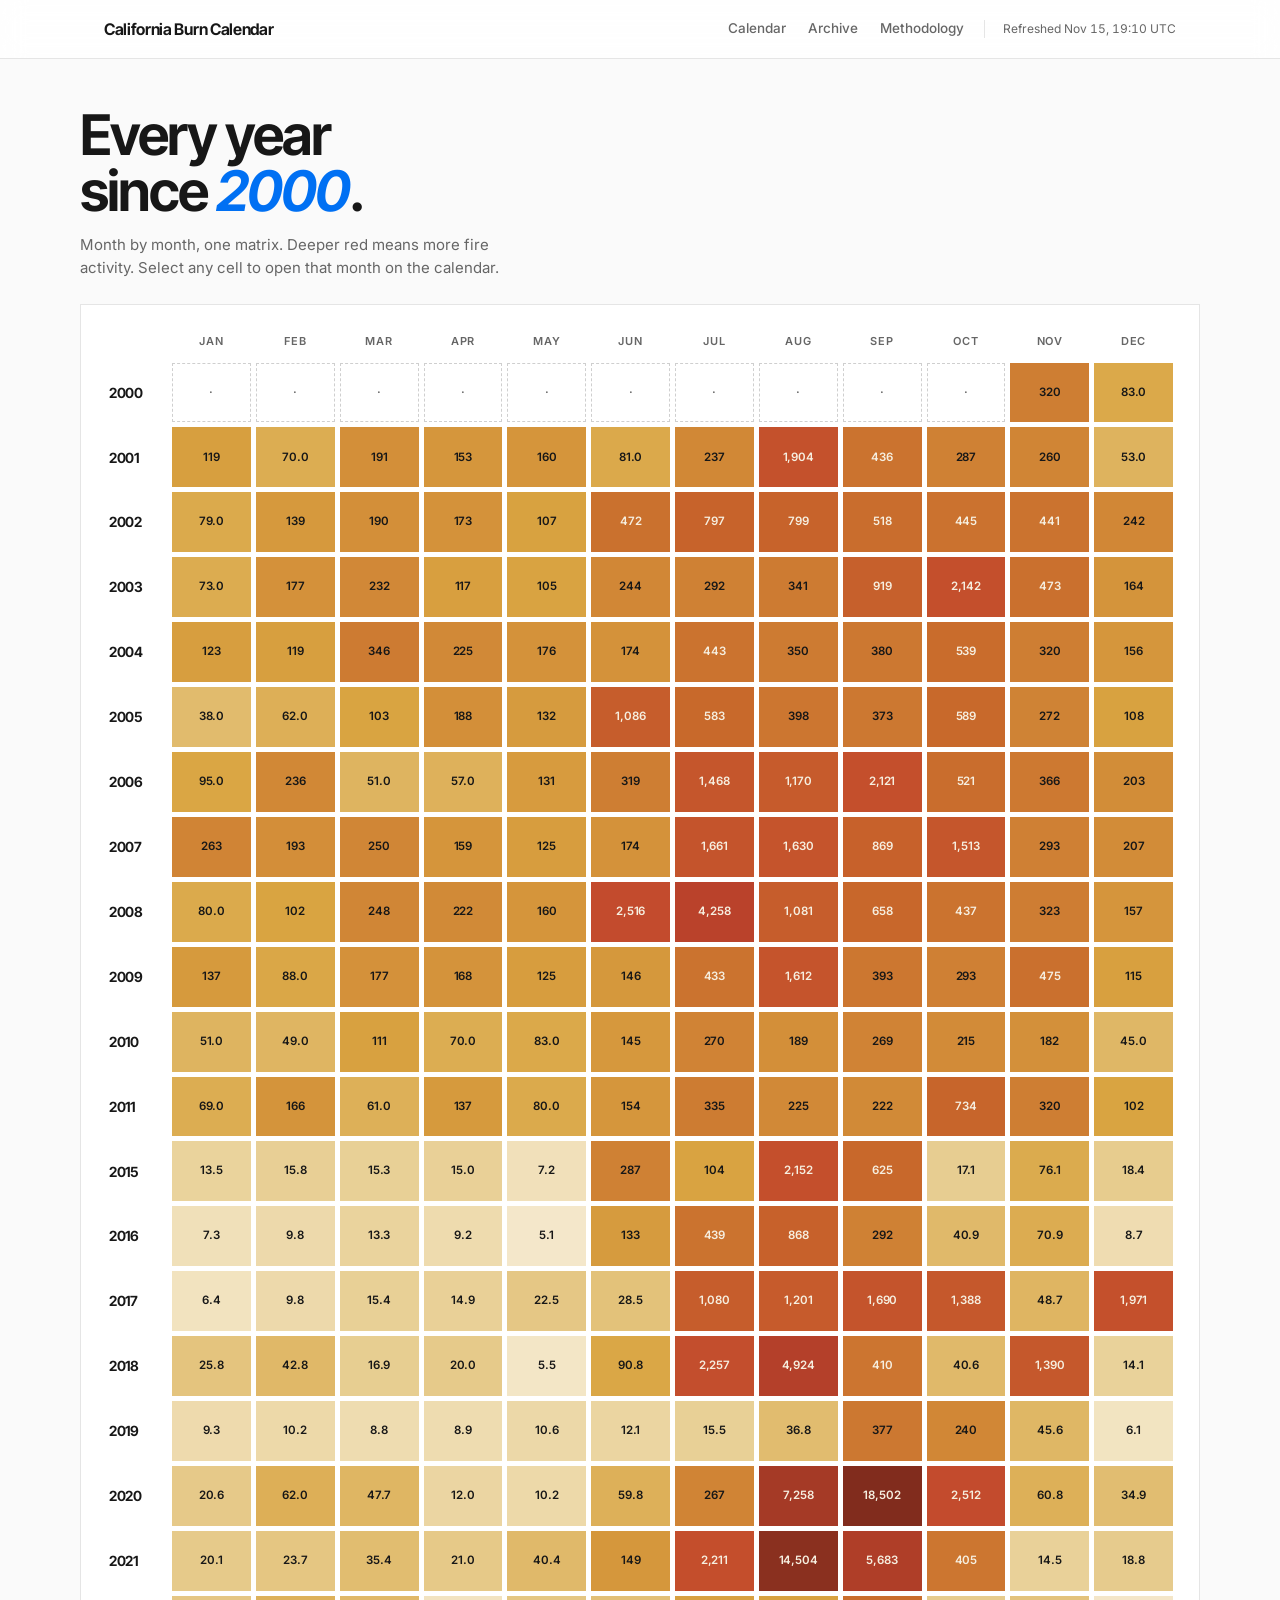
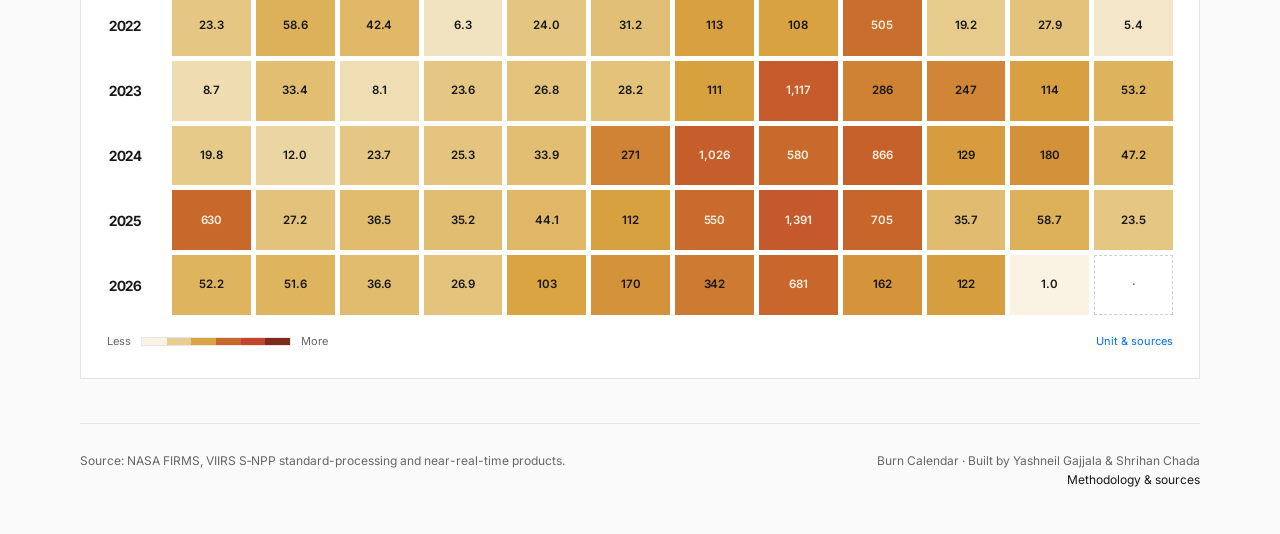
==== commit e83015ad: "Extend archive to 2000: MODIS-native pre-VIIRS era (Terra to Jul 2002, Aqua after), docs and labels " ====
--- a/docs/archive.html
+++ b/docs/archive.html
@@ -3,8 +3,8 @@
 <head>
   <meta charset="UTF-8" />
   <meta name="viewport" content="width=device-width, initial-scale=1" />
-  <title>Archive 2015–2026 · California Burn Calendar</title>
-  <meta name="description" content="Every month of California fire activity since 2015 as one color-scaled matrix. Pick any month to open it on the calendar." />
+  <title>Archive 2000–2026 · California Burn Calendar</title>
+  <meta name="description" content="Every month of California fire activity since 2000 as one color-scaled matrix. Pick any month to open it on the calendar." />
   <link rel="icon" type="image/svg+xml" href="assets/favicon.svg" />
   <link rel="preconnect" href="https://fonts.googleapis.com" />
   <link rel="preconnect" href="https://fonts.gstatic.com" crossorigin />
@@ -25,7 +25,7 @@
   </header>
 
   <main class="wrap archive-hero">
-    <h1 class="archive-title">Every year<br />since <em>2015</em>.</h1>
+    <h1 class="archive-title">Every year<br />since <em>2000</em>.</h1>
     <p class="lede">Month by month, one matrix. Deeper red means more fire activity. Select any cell to open that month on the calendar.</p>
 
     <div class="panel archive">
--- a/docs/assets/styles.css
+++ b/docs/assets/styles.css
@@ -25,7 +25,7 @@
   --a4: #c2452d;
   --a5: #7e2b1c;
 
-  --radius: 12px;
+  --radius: 0;
   --shadow: 0 1px 2px rgba(0, 0, 0, 0.05), 0 12px 32px rgba(0, 0, 0, 0.06);
 }
 
@@ -184,7 +184,7 @@
   background: var(--paper);
   border: 1px solid var(--hairline);
   border-radius: var(--radius);
-  box-shadow: var(--shadow);
+  box-shadow: none;
 }
 .panel-head {
   display: flex;
@@ -214,7 +214,7 @@
 .month-nav button {
   width: 32px;
   height: 32px;
-  border-radius: 7px;
+  border-radius: 0;
   border: 1px solid var(--hairline);
   background: var(--paper);
   color: var(--ink);
@@ -257,7 +257,7 @@
   color: var(--ink);
   background: var(--paper);
   border: 1px solid var(--hairline);
-  border-radius: 7px;
+  border-radius: 0;
   padding: 7px 10px;
 }
 .date-jump input:focus-visible {
@@ -309,7 +309,7 @@
 .peak-activity { margin-left: auto; font-family: "Inter Tight", "Inter", sans-serif; font-size: 17px; font-weight: 650; letter-spacing: -0.02em; }
 .peak-bar {
   height: 4px;
-  border-radius: 2px;
+  border-radius: 0;
   background: var(--ember);
   margin-top: 6px;
 }
@@ -397,7 +397,7 @@
   display: flex;
   height: 9px;
   width: 150px;
-  border-radius: 5px;
+  border-radius: 0;
   overflow: hidden;
   border: 1px solid var(--hairline);
 }
@@ -456,7 +456,7 @@
 .am-cell {
   text-decoration: none;
   border: 0;
-  border-radius: 6px;
+  border-radius: 0;
   aspect-ratio: 1 / 0.76;
   min-height: 42px;
   cursor: pointer;
@@ -504,7 +504,7 @@
   pointer-events: none;
   transition: opacity 180ms ease, transform 200ms cubic-bezier(0.2, 0.9, 0.25, 1);
   border: 1px solid var(--hairline);
-  border-radius: 14px;
+  border-radius: 0;
   box-shadow: 0 24px 64px rgba(0, 0, 0, 0.28);
   display: flex;
   flex-direction: column;
@@ -538,7 +538,7 @@
 .drawer-close {
   border: 1px solid var(--hairline);
   background: var(--paper);
-  border-radius: 7px;
+  border-radius: 0;
   width: 34px;
   height: 34px;
   font-size: 18px;
@@ -564,8 +564,8 @@
 .drawer-big .u { font-size: 12px; color: var(--ink-2); max-width: 20ch; line-height: 1.4; }
 .dn-split { display: flex; flex-direction: column; gap: 10px; margin-bottom: 16px; }
 .dn-row { display: grid; grid-template-columns: 46px 1fr 64px; align-items: center; gap: 10px; font-size: 13px; }
-.dn-track { height: 9px; border-radius: 5px; background: var(--shell-3); overflow: hidden; }
-.dn-fill { height: 100%; background: var(--ember); border-radius: 5px; }
+.dn-track { height: 9px; border-radius: 0; background: var(--shell-3); overflow: hidden; }
+.dn-fill { height: 100%; background: var(--ember); border-radius: 0; }
 .dn-row[data-period="N"] .dn-fill { background: var(--coal); }
 .dn-val { text-align: right; font-weight: 600; }
 .kv {
@@ -582,7 +582,7 @@
   background: #f0f7ff;
   border-left: 3px solid var(--gold);
   padding: 10px 12px;
-  border-radius: 6px;
+  border-radius: 0;
   color: #12324f;
 }
 
@@ -604,7 +604,59 @@
 :focus-visible {
   outline: 2px solid var(--focus);
   outline-offset: 2px;
-  border-radius: 4px;
+  border-radius: 0;
+}
+
+/* ---------- Info modal ---------- */
+.info-backdrop { z-index: 80; }
+.info-modal {
+  position: fixed;
+  top: 50%;
+  left: 50%;
+  width: min(430px, 92vw);
+  max-height: 86dvh;
+  background: var(--paper);
+  z-index: 90;
+  transform: translate(-50%, -46%) scale(0.98);
+  opacity: 0;
+  pointer-events: none;
+  transition: opacity 180ms ease, transform 200ms cubic-bezier(0.2, 0.9, 0.25, 1);
+  border: 1px solid var(--hairline);
+  box-shadow: 0 24px 64px rgba(0, 0, 0, 0.28);
+  outline: none;
+  padding: 24px 24px 16px;
+  overflow-y: auto;
+}
+.info-modal.open { transform: translate(-50%, -50%) scale(1); opacity: 1; pointer-events: auto; }
+.info-head {
+  display: flex;
+  align-items: flex-start;
+  justify-content: space-between;
+  gap: 14px;
+  margin-bottom: 14px;
+}
+.info-title {
+  font-family: "Inter Tight", "Inter", sans-serif;
+  font-weight: 650;
+  font-size: 21px;
+  letter-spacing: -0.02em;
+  margin: 0;
+}
+.info-body p {
+  font-size: 14px;
+  line-height: 1.7;
+  margin: 0 0 11px;
+  color: var(--ink);
+}
+.info-foot {
+  display: flex;
+  align-items: center;
+  justify-content: space-between;
+  gap: 12px;
+  border-top: 1px solid var(--hairline);
+  padding-top: 12px;
+  font-size: 12px;
+  color: var(--ink-2);
 }
 
 /* ---------- Responsive ---------- */
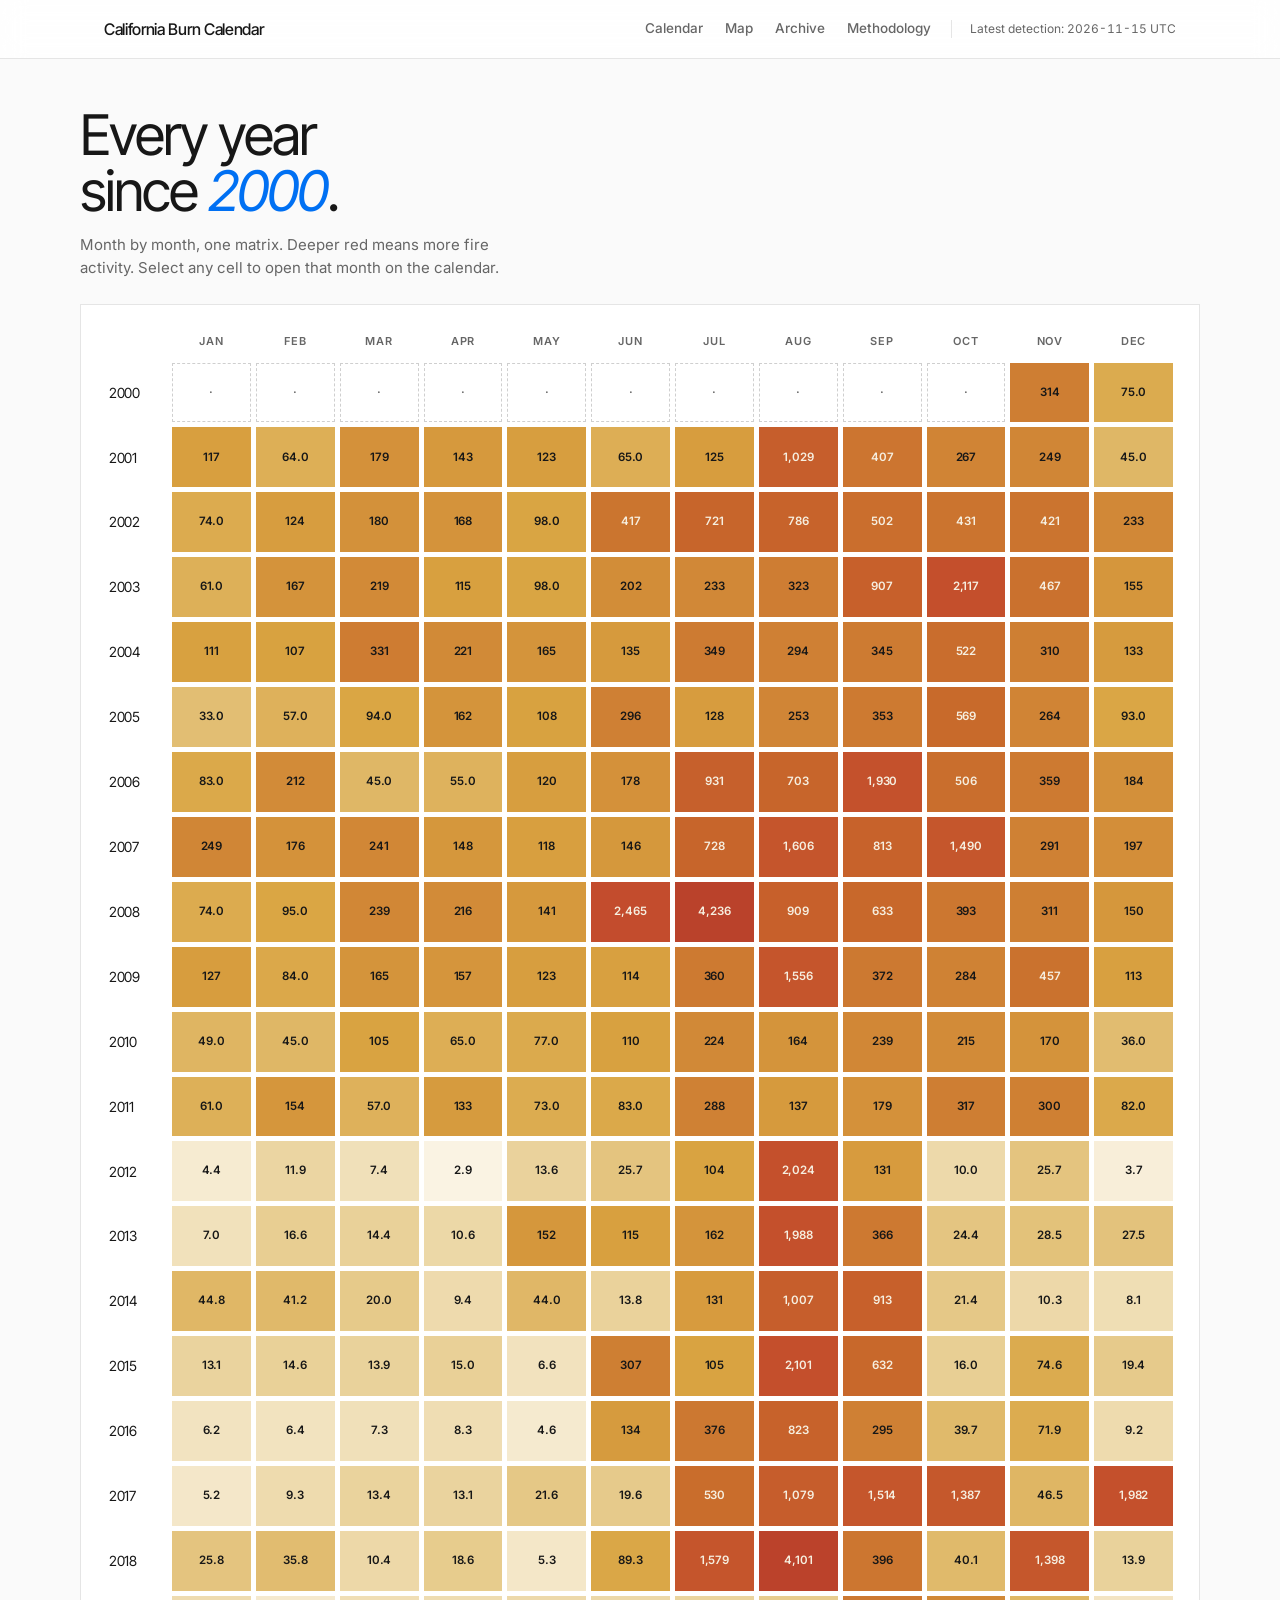
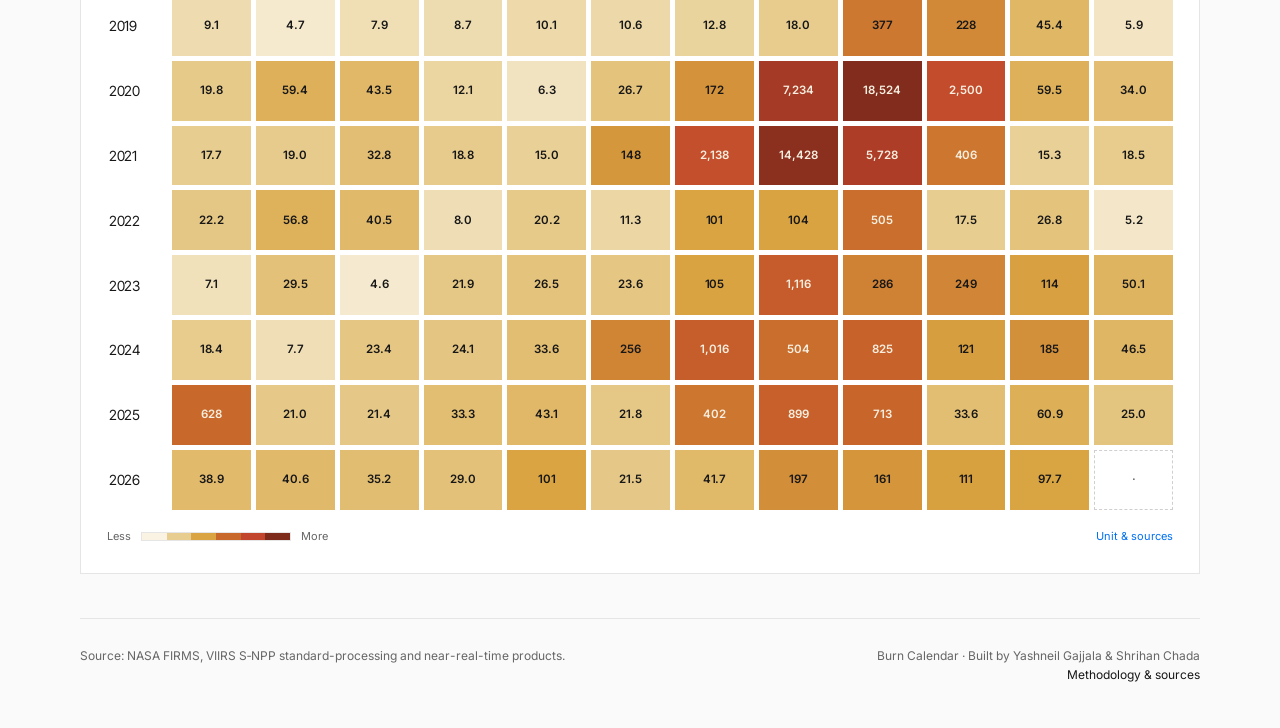
==== commit 69b0c0b9: "Complete synchronized California fire map" ====
--- a/docs/archive.html
+++ b/docs/archive.html
@@ -17,6 +17,7 @@
       <a class="brand" href="index.html" aria-label="California Burn Calendar, back to the calendar"><span class="brand-word">California Burn Calendar</span></a>
       <nav class="topnav" aria-label="Sections">
         <a href="index.html#season">Calendar</a>
+        <a href="map.html">Map</a>
         <a href="archive.html" aria-current="page">Archive</a>
         <a href="methodology.html">Methodology</a>
       </nav>
--- a/docs/assets/styles.css
+++ b/docs/assets/styles.css
@@ -91,7 +91,7 @@
 }
 .brand-word {
   font-family: "Inter Tight", "Inter", sans-serif;
-  font-weight: 650;
+  font-weight: 500;
   font-size: 16px;
   letter-spacing: -0.02em;
   color: var(--ink);
@@ -125,7 +125,7 @@
 }
 .splash-title {
   font-family: "Inter Tight", "Inter", sans-serif;
-  font-weight: 680;
+  font-weight: 400;
   font-size: clamp(52px, 8.4vw, 92px);
   line-height: 0.98;
   letter-spacing: -0.045em;
@@ -164,7 +164,7 @@
   margin: 0;
   font-family: "Inter Tight", "Inter", sans-serif;
   font-size: 25px;
-  font-weight: 650;
+  font-weight: 400;
   letter-spacing: -0.02em;
   white-space: nowrap;
   color: var(--ink);
@@ -196,7 +196,7 @@
 .panel-title {
   font-family: "Inter Tight", "Inter", sans-serif;
   font-size: 20px;
-  font-weight: 650;
+  font-weight: 450;
   letter-spacing: -0.025em;
   margin: 0;
 }
@@ -226,7 +226,7 @@
 .month-nav .month-label {
   font-family: "Inter Tight", "Inter", sans-serif;
   font-size: 16px;
-  font-weight: 600;
+  font-weight: 500;
   letter-spacing: -0.02em;
   min-width: 150px;
   text-align: center;
@@ -306,7 +306,7 @@
 }
 .peak-list li:last-child { border-bottom: 0; }
 .peak-date { min-width: 96px; font-weight: 600; }
-.peak-activity { margin-left: auto; font-family: "Inter Tight", "Inter", sans-serif; font-size: 17px; font-weight: 650; letter-spacing: -0.02em; }
+.peak-activity { margin-left: auto; font-family: "Inter Tight", "Inter", sans-serif; font-size: 17px; font-weight: 400; letter-spacing: -0.02em; }
 .peak-bar {
   height: 4px;
   border-radius: 0;
@@ -363,7 +363,7 @@
 .day-cell .act {
   font-family: "Inter Tight", "Inter", sans-serif;
   font-size: 21px;
-  font-weight: 650;
+  font-weight: 450;
   letter-spacing: -0.02em;
   line-height: 1;
   align-self: end;
@@ -409,7 +409,7 @@
 }
 .archive-title {
   font-family: "Inter Tight", "Inter", sans-serif;
-  font-weight: 650;
+  font-weight: 400;
   font-size: clamp(36px, 5.4vw, 56px);
   line-height: 1.0;
   letter-spacing: -0.035em;
@@ -444,7 +444,7 @@
 }
 .am-year {
   font-family: "Inter Tight", "Inter", sans-serif;
-  font-weight: 650;
+  font-weight: 400;
   font-size: 14px;
   letter-spacing: -0.02em;
   align-self: center;
@@ -522,7 +522,7 @@
 .drawer-date {
   font-family: "Inter Tight", "Inter", sans-serif;
   font-size: 24px;
-  font-weight: 650;
+  font-weight: 400;
   letter-spacing: -0.03em;
   line-height: 1.15;
   margin: 0;
@@ -558,7 +558,7 @@
 .drawer-big .n {
   font-family: "Inter Tight", "Inter", sans-serif;
   font-size: 50px;
-  font-weight: 700;
+  font-weight: 450;
   letter-spacing: -0.03em;
 }
 .drawer-big .u { font-size: 12px; color: var(--ink-2); max-width: 20ch; line-height: 1.4; }
@@ -637,7 +637,7 @@
 }
 .info-title {
   font-family: "Inter Tight", "Inter", sans-serif;
-  font-weight: 650;
+  font-weight: 450;
   font-size: 21px;
   letter-spacing: -0.02em;
   margin: 0;
@@ -657,6 +657,159 @@
   padding-top: 12px;
   font-size: 12px;
   color: var(--ink-2);
+}
+
+/* ---------- Range bar (dual slider) ---------- */
+.range-bar {
+  border: 1px solid var(--hairline);
+  background: var(--paper);
+  padding: 14px 20px 12px;
+  margin: 0 0 14px;
+}
+.range-head {
+  display: flex;
+  align-items: baseline;
+  justify-content: space-between;
+  gap: 16px;
+  margin-bottom: 12px;
+}
+.range-readout {
+  font-family: "Inter Tight", "Inter", sans-serif;
+  font-weight: 400;
+  font-size: 15px;
+  letter-spacing: -0.01em;
+  color: var(--ink);
+}
+.range-track {
+  position: relative;
+  height: 22px;
+}
+.range-fill {
+  position: absolute;
+  top: 10px;
+  height: 2px;
+  background: var(--ink);
+}
+.range-track::before {
+  content: "";
+  position: absolute;
+  top: 10px;
+  left: 0;
+  right: 0;
+  height: 2px;
+  background: var(--hairline);
+}
+.range-track input[type="range"] {
+  -webkit-appearance: none;
+  appearance: none;
+  position: absolute;
+  top: 0;
+  left: 0;
+  width: 100%;
+  height: 22px;
+  margin: 0;
+  background: transparent;
+  pointer-events: none;
+}
+.range-track input[type="range"]::-webkit-slider-thumb {
+  -webkit-appearance: none;
+  appearance: none;
+  pointer-events: auto;
+  width: 15px;
+  height: 15px;
+  background: var(--ink);
+  border: 0;
+  border-radius: 0;
+  cursor: ew-resize;
+  margin-top: 0;
+}
+.range-track input[type="range"]::-moz-range-thumb {
+  pointer-events: auto;
+  width: 15px;
+  height: 15px;
+  background: var(--ink);
+  border: 0;
+  border-radius: 0;
+  cursor: ew-resize;
+}
+.range-track input[type="range"]:focus-visible {
+  outline: 2px solid var(--focus);
+  outline-offset: 2px;
+}
+.range-ends {
+  display: flex;
+  justify-content: space-between;
+  font-size: 11px;
+  color: var(--ink-2);
+  margin-top: 6px;
+}
+
+/* ---------- Map page ---------- */
+.map-wrap { padding: 34px 0 10px; }
+.map-head {
+  display: flex;
+  align-items: flex-end;
+  justify-content: space-between;
+  gap: 28px;
+  flex-wrap: wrap;
+  margin-bottom: 18px;
+}
+.map-title {
+  font-family: "Inter Tight", "Inter", sans-serif;
+  font-weight: 400;
+  font-size: clamp(40px, 5vw, 56px);
+  letter-spacing: -0.035em;
+  line-height: 1;
+  margin: 0 0 6px;
+}
+.map-totals { grid-template-columns: auto 1fr; gap: 6px 22px; margin: 0; min-width: 260px; }
+.map-totals dt { color: var(--ink-2); font-size: 12px; align-self: baseline; }
+.map-totals dd { margin: 0; text-align: right; font-weight: 500; font-size: 15px; }
+.map-panel {
+  border: 1px solid var(--hairline);
+  background: var(--paper);
+  height: min(72vh, 640px);
+  min-height: 420px;
+}
+#map { width: 100%; height: 100%; background: #ffffff; }
+.map-foot {
+  display: flex;
+  align-items: flex-start;
+  justify-content: space-between;
+  gap: 24px;
+  padding: 14px 2px 26px;
+}
+.map-foot .epoch-note { max-width: 74ch; }
+
+/* Leaflet, strictly black and white */
+.leaflet-container { font: inherit; background: #ffffff; }
+.map-legend {
+  background: var(--paper);
+  border: 1px solid var(--hairline-dark);
+  border-radius: 0;
+  box-shadow: none;
+  padding: 10px 12px;
+  font-size: 12px;
+  line-height: 1.4;
+}
+.map-legend-title { font-weight: 600; margin-bottom: 7px; letter-spacing: -0.01em; }
+.map-legend-row { display: flex; align-items: center; gap: 9px; margin: 5px 0; color: var(--ink-2); }
+.map-legend-row i { font-style: normal; color: var(--ink); margin-left: auto; font-variant-numeric: tabular-nums; }
+.map-legend-row .dot { display: inline-block; background: #111111; }
+.cell-tooltip {
+  background: #171717;
+  color: #fafafa;
+  border: 0;
+  border-radius: 0;
+  box-shadow: none;
+  font-size: 11px;
+  padding: 6px 9px;
+}
+.leaflet-tooltip-top:before { border-top-color: #171717; }
+.leaflet-container a { color: var(--ink); }
+@media (max-width: 900px) {
+  .map-panel { height: 58vh; min-height: 340px; }
+  .map-head { flex-direction: column; align-items: flex-start; gap: 16px; }
 }
 
 /* ---------- Responsive ---------- */
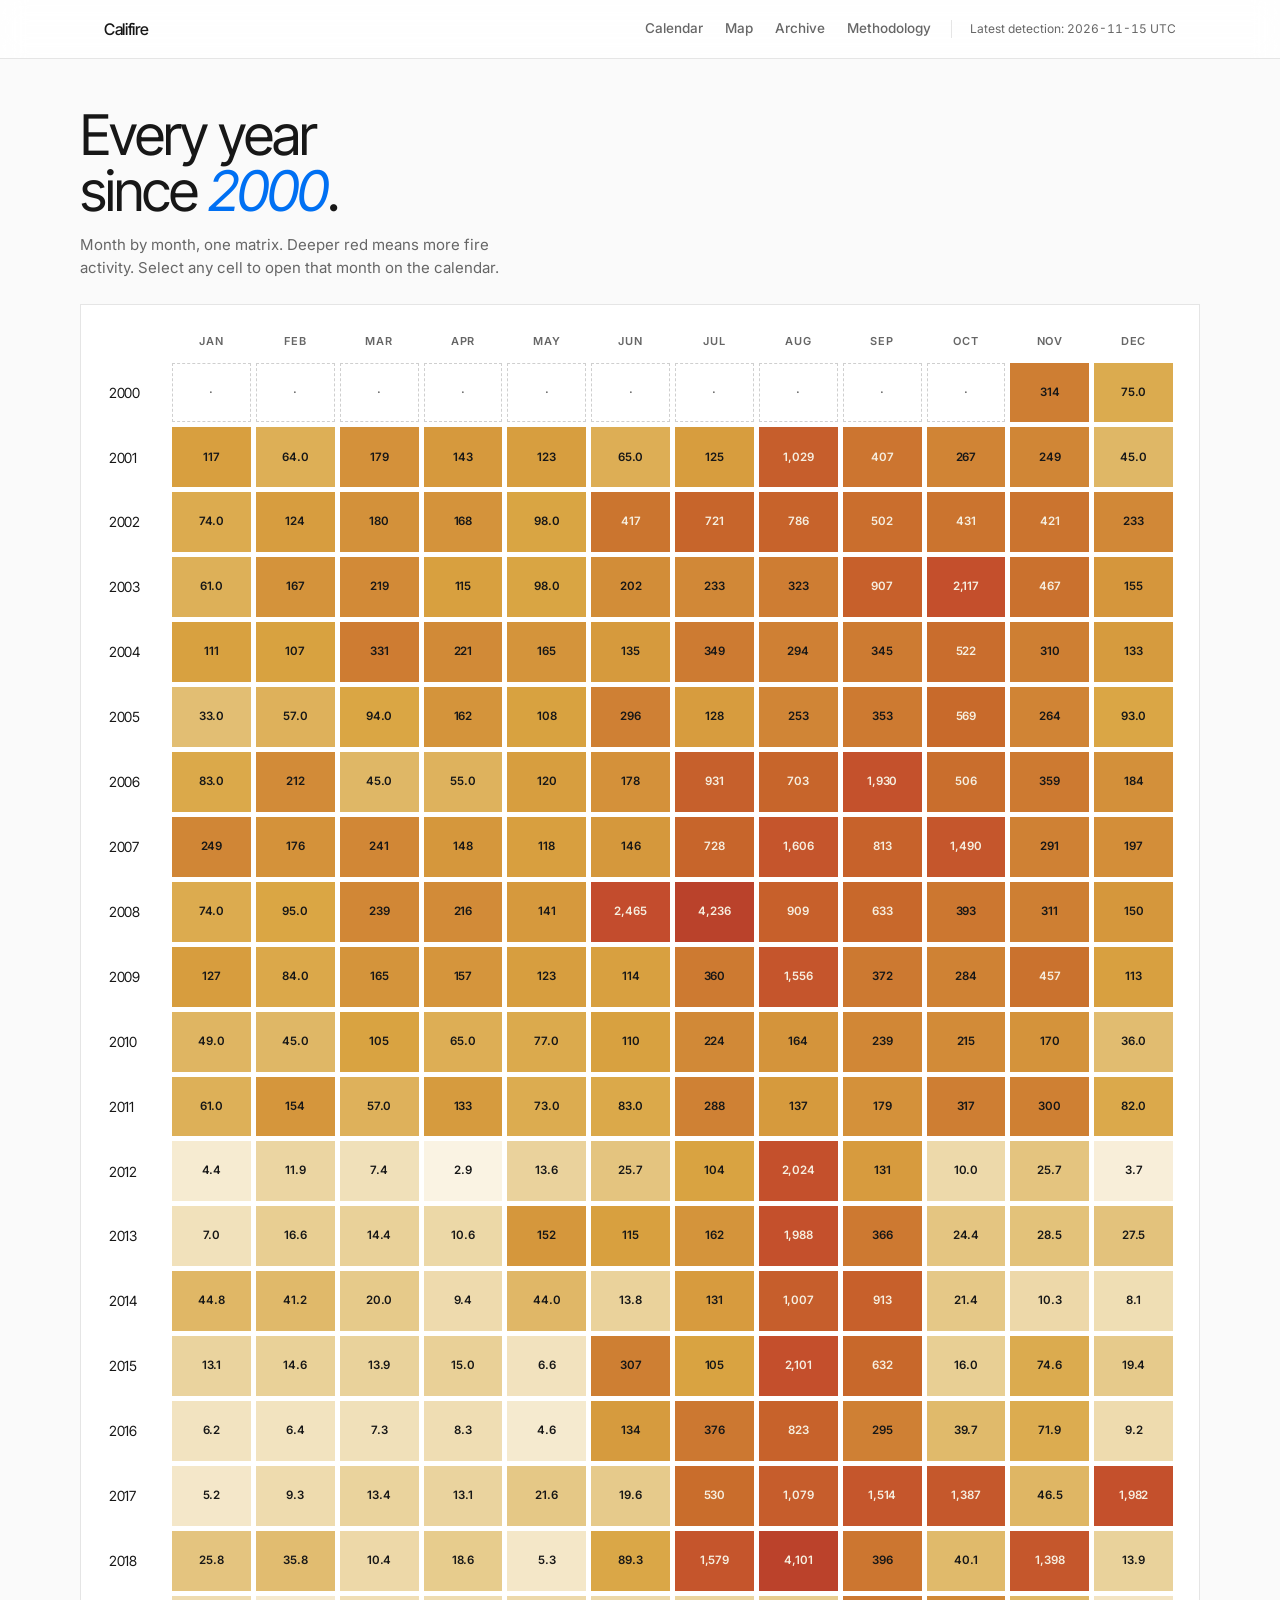
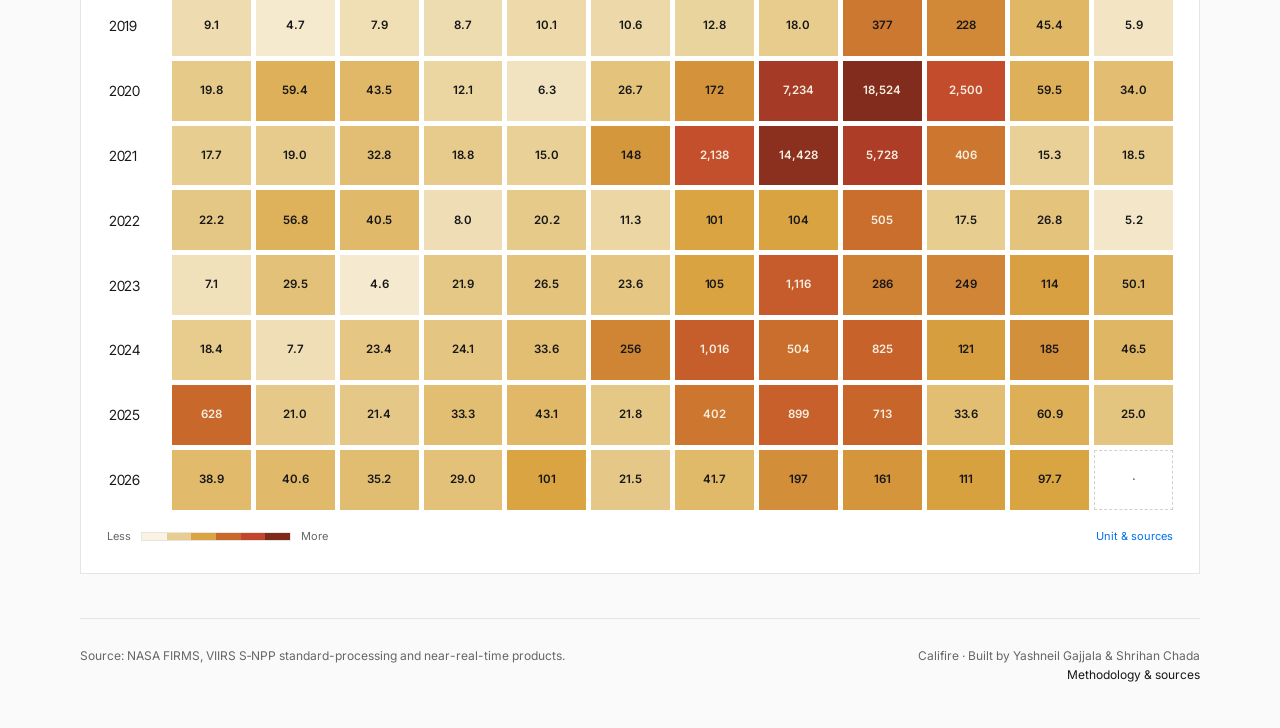
==== commit 256a17e8: "Rename California Burn Calendar to Califire; mobile-friendly pass - Site rebranded to Califire; nav " ====
--- a/docs/archive.html
+++ b/docs/archive.html
@@ -3,7 +3,7 @@
 <head>
   <meta charset="UTF-8" />
   <meta name="viewport" content="width=device-width, initial-scale=1" />
-  <title>Archive 2000–2026 · California Burn Calendar</title>
+  <title>Archive 2000–2026 · Califire</title>
   <meta name="description" content="Every month of California fire activity since 2000 as one color-scaled matrix. Pick any month to open it on the calendar." />
   <link rel="icon" type="image/svg+xml" href="assets/favicon.svg" />
   <link rel="preconnect" href="https://fonts.googleapis.com" />
@@ -14,7 +14,7 @@
 <body>
   <header class="topbar">
     <div class="wrap topbar-inner">
-      <a class="brand" href="index.html" aria-label="California Burn Calendar, back to the calendar"><span class="brand-word">California Burn Calendar</span></a>
+      <a class="brand" href="index.html" aria-label="Califire, back to the calendar"><span class="brand-word">Califire</span></a>
       <nav class="topnav" aria-label="Sections">
         <a href="index.html#season">Calendar</a>
         <a href="map.html">Map</a>
@@ -44,7 +44,7 @@
 
   <footer class="wrap footer">
     <div>Source: NASA FIRMS, VIIRS S‑NPP standard-processing and near-real-time products.</div>
-    <div style="text-align:right;">Burn Calendar · Built by Yashneil Gajjala &amp; Shrihan Chada<br /><a href="methodology.html">Methodology &amp; sources</a></div>
+    <div class="footer-right">Califire · Built by Yashneil Gajjala &amp; Shrihan Chada<br /><a href="methodology.html">Methodology &amp; sources</a></div>
   </footer>
 
   <script src="assets/app.js"></script>
--- a/docs/assets/styles.css
+++ b/docs/assets/styles.css
@@ -1,4 +1,4 @@
-/* California Burn Calendar
+/* Califire
    Light, clean, Vercel-style: white shell, near-black ink, hairline borders,
    blue accent, Inter type. Color is reserved for the fire-activity data ramp. */
 
@@ -384,6 +384,17 @@
 }
 .day-cell.absent:hover { background: transparent; box-shadow: inset 0 0 0 1.5px rgba(23, 23, 23, 0.18); }
 .day-cell:disabled { cursor: default; }
+.day-cell.forecast-cell {
+  background: #f1edff;
+  color: #4c378b;
+  border: 1px solid #ac9bdd;
+  box-shadow: inset 0 0 0 1px #ac9bdd;
+}
+.day-cell.forecast-cell:hover { background: #e7defe; box-shadow: inset 0 0 0 2px #6b50b1; }
+.forecast-label { font-size: 8px; font-weight: 700; letter-spacing: .04em; align-self: end; }
+.forecast-note { margin: 14px 0 0; padding: 11px 13px; border-left: 3px solid #795ebc; background: #f4f0ff; color: #39275e; font-size: 12px; line-height: 1.5; }
+.forecast-disclaimer { padding: 13px; background: #f4f0ff; border-left: 3px solid #795ebc; color: #39275e; font-size: 13px; }
+.forecast-meta { color: var(--ink-2); font-size: 12px; }
 
 .legend {
   display: flex;
@@ -597,6 +608,7 @@
   gap: 24px;
   flex-wrap: wrap;
 }
+.footer-right { text-align: right; }
 .footer a { color: var(--ink); text-decoration: none; }
 .footer a:hover { color: var(--gold); }
 
@@ -813,18 +825,54 @@
 }
 
 /* ---------- Responsive ---------- */
+@media (max-width: 640px) {
+  .wrap { padding: 0 16px; }
+  .splash-title { white-space: normal; text-wrap: balance; }
+  .topbar-inner { gap: 12px; height: 52px; }
+  /* All sections stay reachable: the nav scrolls sideways instead of hiding links. */
+  .topnav { gap: 16px; overflow-x: auto; scrollbar-width: none; -webkit-overflow-scrolling: touch; min-width: 0; flex: 0 1 auto; }
+  .topnav::-webkit-scrollbar { display: none; }
+  .topnav a { white-space: nowrap; font-size: 13px; padding: 6px 0; }
+  .brand-word { font-size: 14px; white-space: nowrap; }
+  .legend { flex-wrap: wrap; row-gap: 6px; }
+  .panel-head { flex-direction: column; align-items: stretch; gap: 12px; }
+  .season-controls { justify-content: space-between; }
+  .date-jump { flex: 1 1 auto; }
+  .date-jump input { width: 100%; }
+  .month-nav .month-label { min-width: 0; font-size: 14px; }
+  .drawer, .info-modal { width: calc(100vw - 24px); }
+  .drawer-body, .info-modal { padding-left: 16px; padding-right: 16px; }
+  .drawer-head { padding-left: 16px; padding-right: 16px; }
+  .footer { flex-direction: column; gap: 8px; }
+  .footer-right { text-align: left; }
+  .map-foot { flex-direction: column; gap: 10px; }
+  .map-head { flex-direction: column; align-items: flex-start; gap: 16px; }
+  .month-nav button { width: 40px; height: 40px; }
+  .drawer-close { width: 40px; height: 40px; }
+}
+@media (pointer: coarse) {
+  .range-track input[type="range"]::-webkit-slider-thumb { width: 24px; height: 24px; }
+  .range-track input[type="range"]::-moz-range-thumb { width: 24px; height: 24px; }
+}
 @media (max-width: 900px) {
+  .topnav { margin-left: auto; gap: 16px; overflow-x: auto; scrollbar-width: none; -webkit-overflow-scrolling: touch; min-width: 0; flex: 0 1 auto; }
+  .topnav::-webkit-scrollbar { display: none; }
+  .topnav a { white-space: nowrap; padding: 6px 0; }
+  .updated { display: none; }
+  .archive { overflow-x: auto; -webkit-overflow-scrolling: touch; }
+  .archive-matrix { min-width: 600px; }
+  .table-scroll { overflow-x: auto; -webkit-overflow-scrolling: touch; margin: 0 -8px; padding: 0 8px; }
+  .table-scroll table { min-width: 520px; }
+  #season { scroll-margin-top: 64px; }
   .season { grid-template-columns: 1fr; }
   .season-side { border-left: 0; border-top: 1px solid var(--hairline); }
-  .topnav a:not(:first-child) { display: none; }
-  .updated { display: none; }
   .archive-matrix { grid-template-columns: 52px repeat(12, 1fr); gap: 3px; }
   .am-cell { font-size: 9.5px; min-height: 34px; }
   .brand-region { display: none; }
   .statline-inner { flex-direction: column; gap: 0; align-items: center; }
   .sl-item { border-left: 0; border-top: 1px dashed var(--hairline); justify-content: center; padding: 9px 2px; }
   .sl-item:first-child { padding-left: 2px; border-top: 0; }
-  .splash-title { font-size: clamp(34px, 9.2vw, 50px); white-space: nowrap; }
+  .splash-title { font-size: clamp(34px, 9.2vw, 50px); }
   .day-cell { min-height: 48px; padding: 5px 7px 6px; }
   .day-cell .act { font-size: 15px; }
   .day-cell .frp { font-size: 7px; }
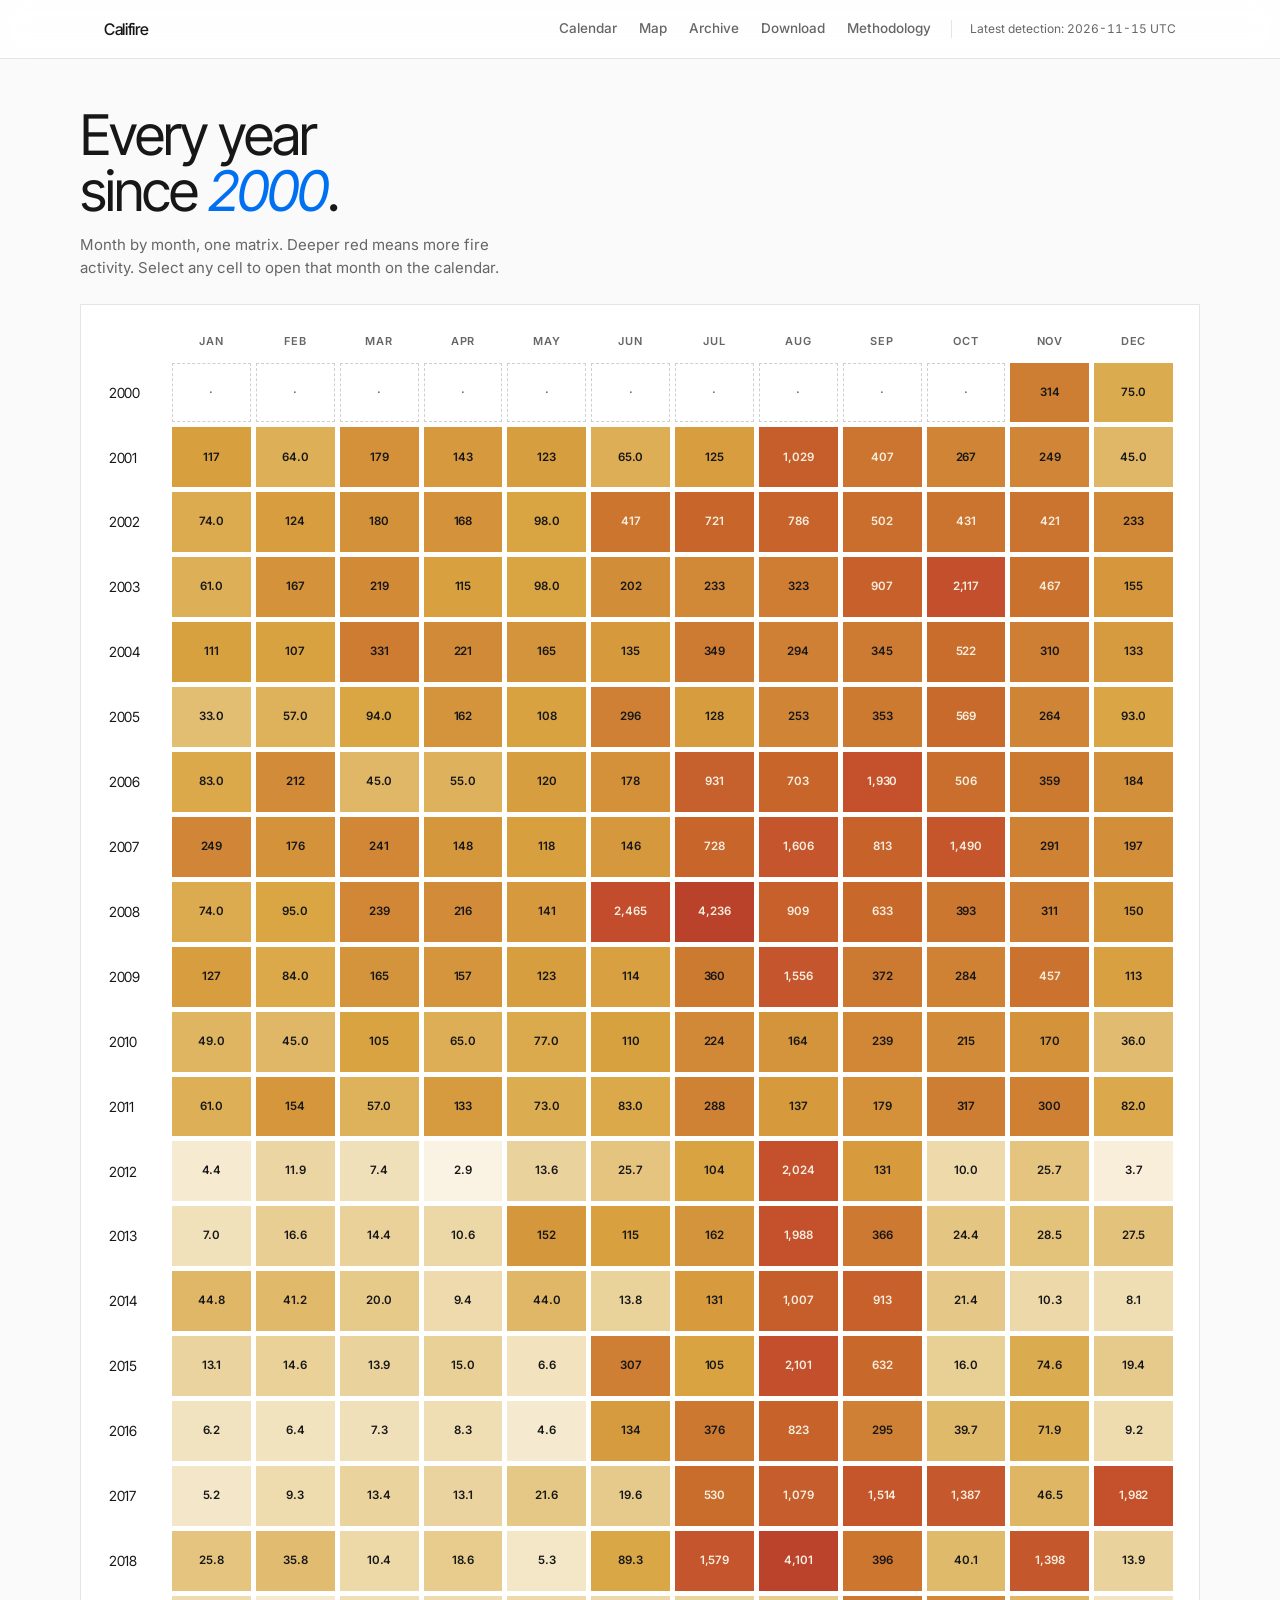
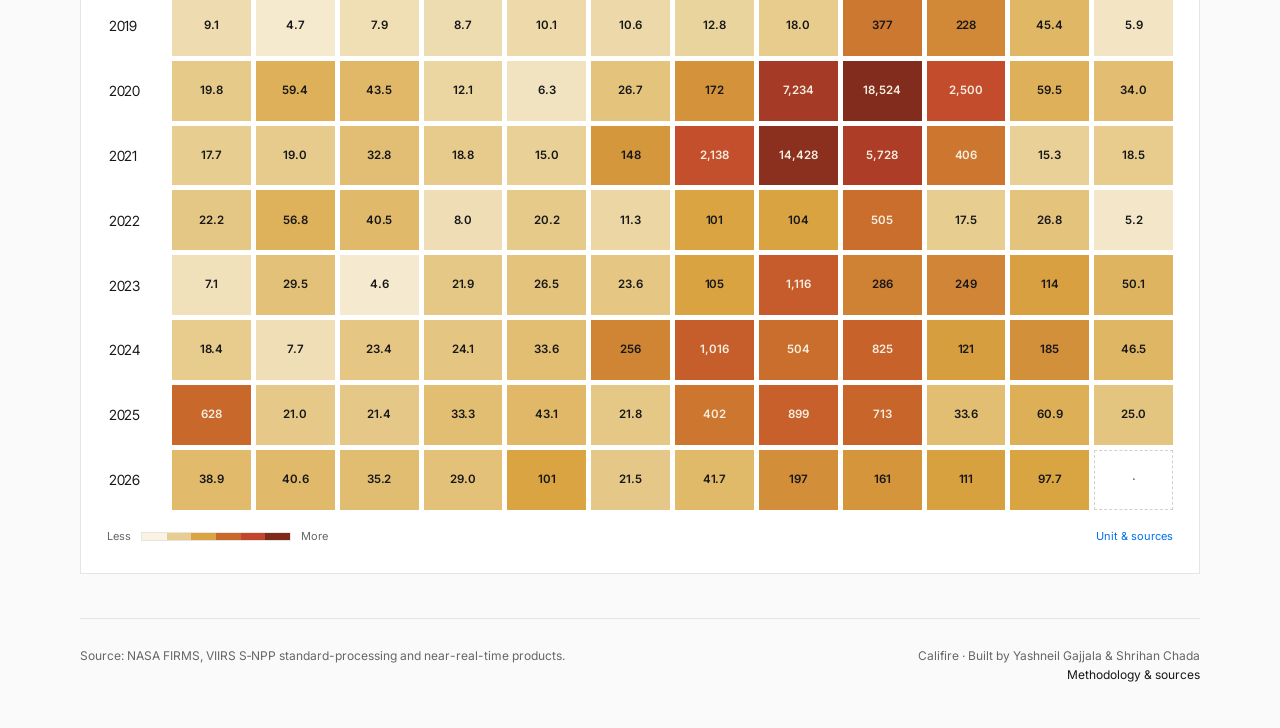
==== commit 7e6a01d9: "Add a download page with daily, monthly and yearly CSV export" ====
--- a/docs/archive.html
+++ b/docs/archive.html
@@ -19,6 +19,7 @@
         <a href="index.html#season">Calendar</a>
         <a href="map.html">Map</a>
         <a href="archive.html" aria-current="page">Archive</a>
+        <a href="download.html">Download</a>
         <a href="methodology.html">Methodology</a>
       </nav>
       <span class="updated num" id="updatedAt">Refreshed …</span>
--- a/docs/assets/styles.css
+++ b/docs/assets/styles.css
@@ -700,7 +700,7 @@
   position: absolute;
   top: 10px;
   height: 2px;
-  background: var(--ink);
+  background: linear-gradient(90deg, #d9a441, #c8692b, #c2452d);
 }
 .range-track::before {
   content: "";
@@ -729,7 +729,7 @@
   pointer-events: auto;
   width: 15px;
   height: 15px;
-  background: var(--ink);
+  background: var(--ember);
   border: 0;
   border-radius: 0;
   cursor: ew-resize;
@@ -739,7 +739,7 @@
   pointer-events: auto;
   width: 15px;
   height: 15px;
-  background: var(--ink);
+  background: var(--ember);
   border: 0;
   border-radius: 0;
   cursor: ew-resize;
@@ -758,6 +758,33 @@
 
 /* ---------- Map page ---------- */
 .map-wrap { padding: 34px 0 10px; }
+.map-tools { display: flex; align-items: center; gap: 10px; margin: 0 0 10px; }
+.map-btn {
+  font: inherit;
+  font-size: 11.5px;
+  font-weight: 600;
+  letter-spacing: 0.05em;
+  text-transform: uppercase;
+  color: var(--ink);
+  background: var(--paper);
+  border: 1px solid var(--hairline);
+  border-radius: 0;
+  padding: 9px 14px;
+  cursor: pointer;
+}
+.map-btn:hover { background: var(--shell-3); }
+.map-btn:disabled { opacity: 0.35; cursor: default; }
+.map-btn.tool[aria-pressed="true"] { background: var(--ember); border-color: var(--ember); color: var(--shell); }
+.map-btn-quiet { border: 0; color: var(--ink-2); padding: 4px 6px; }
+.map-btn-quiet:hover { color: var(--ink); background: none; text-decoration: underline; text-underline-offset: 3px; }
+.draw-hint { font-size: 12px; color: var(--ink-2); }
+.leaflet-container.drawing, .leaflet-container.drawing .leaflet-interactive { cursor: crosshair; touch-action: none; }
+.area-stats { margin: 14px 0 0; padding: 14px 18px; }
+.area-stats-head { display: flex; align-items: baseline; justify-content: space-between; gap: 12px; margin-bottom: 10px; }
+.area-stats-grid { grid-template-columns: auto 1fr; gap: 6px 22px; margin: 0; }
+.area-stats-grid dt { color: var(--ink-2); }
+.area-stats-grid dd { margin: 0; text-align: right; font-weight: 600; font-size: 15px; }
+
 .map-head {
   display: flex;
   align-items: flex-end;
@@ -779,7 +806,7 @@
 .map-totals dd { margin: 0; text-align: right; font-weight: 500; font-size: 15px; }
 .map-panel {
   border: 1px solid var(--hairline);
-  background: var(--paper);
+  background: #faf3e3;
   height: min(72vh, 640px);
   min-height: 420px;
 }
@@ -807,7 +834,7 @@
 .map-legend-title { font-weight: 600; margin-bottom: 7px; letter-spacing: -0.01em; }
 .map-legend-row { display: flex; align-items: center; gap: 9px; margin: 5px 0; color: var(--ink-2); }
 .map-legend-row i { font-style: normal; color: var(--ink); margin-left: auto; font-variant-numeric: tabular-nums; }
-.map-legend-row .dot { display: inline-block; background: #111111; }
+.map-legend-row .dot { display: inline-block; border-radius: 50%; }
 .cell-tooltip {
   background: #171717;
   color: #fafafa;
@@ -878,3 +905,34 @@
   .day-cell .frp { font-size: 7px; }
   .day-cell .dow { font-size: 9px; }
 }
+
+/* ---------- Download page ---------- */
+.dl-panel { display: flex; flex-direction: column; gap: 22px; }
+.dl-block { display: flex; flex-direction: column; gap: 10px; align-items: flex-start; }
+.dl-seg { display: inline-flex; border: 1px solid var(--hairline); }
+.dl-seg label { position: relative; }
+.dl-seg input { position: absolute; inset: 0; opacity: 0; cursor: pointer; margin: 0; }
+.dl-seg span { display: block; padding: 9px 22px; font-size: 13px; font-weight: 600; color: var(--ink-2); cursor: pointer; user-select: none; }
+.dl-seg label + label span { border-left: 1px solid var(--hairline); }
+.dl-seg input:checked + span { background: var(--ink); color: var(--shell-2); }
+.dl-seg input:focus-visible + span { outline: 2px solid var(--focus); outline-offset: -2px; }
+.dl-range { display: flex; align-items: flex-end; gap: 14px; flex-wrap: wrap; }
+.dl-range-sep { color: var(--ink-2); padding-bottom: 9px; }
+.dl-presets { display: flex; gap: 8px; flex-wrap: wrap; }
+.dl-check { display: inline-flex; align-items: center; gap: 9px; font-size: 13px; color: var(--ink); cursor: pointer; }
+.dl-check input { accent-color: var(--ink); width: 15px; height: 15px; cursor: pointer; margin: 0; }
+.dl-error { color: var(--ember); font-size: 13px; margin: 0; font-weight: 500; }
+.dl-summary { display: flex; align-items: center; justify-content: space-between; gap: 24px; flex-wrap: wrap; border: 1px solid var(--hairline); background: var(--shell); padding: 18px 20px; width: 100%; }
+.dl-kv { margin: 10px 0 0; min-width: 280px; }
+.btn-primary { font: inherit; font-size: 13px; font-weight: 600; letter-spacing: 0.01em; background: var(--ink); color: var(--shell-2); border: 1px solid var(--ink); border-radius: 0; padding: 14px 28px; cursor: pointer; }
+.btn-primary:hover { background: #000; border-color: #000; }
+.btn-primary:disabled { opacity: 0.35; cursor: default; }
+.dl-cols { font-family: ui-monospace, "SF Mono", Menlo, Consolas, monospace; font-size: 12px; color: var(--ink-2); background: var(--shell); border: 1px solid var(--hairline); padding: 12px 14px; line-height: 1.7; margin: 0; overflow-wrap: anywhere; width: 100%; }
+@media (max-width: 640px) {
+  .dl-summary { align-items: stretch; }
+  .dl-summary > div { width: 100%; }
+  .dl-kv { min-width: 0; }
+  .btn-primary { width: 100%; }
+  .dl-range .date-jump { flex: 1 1 140px; }
+  .dl-range .date-jump input { width: 100%; }
+}
